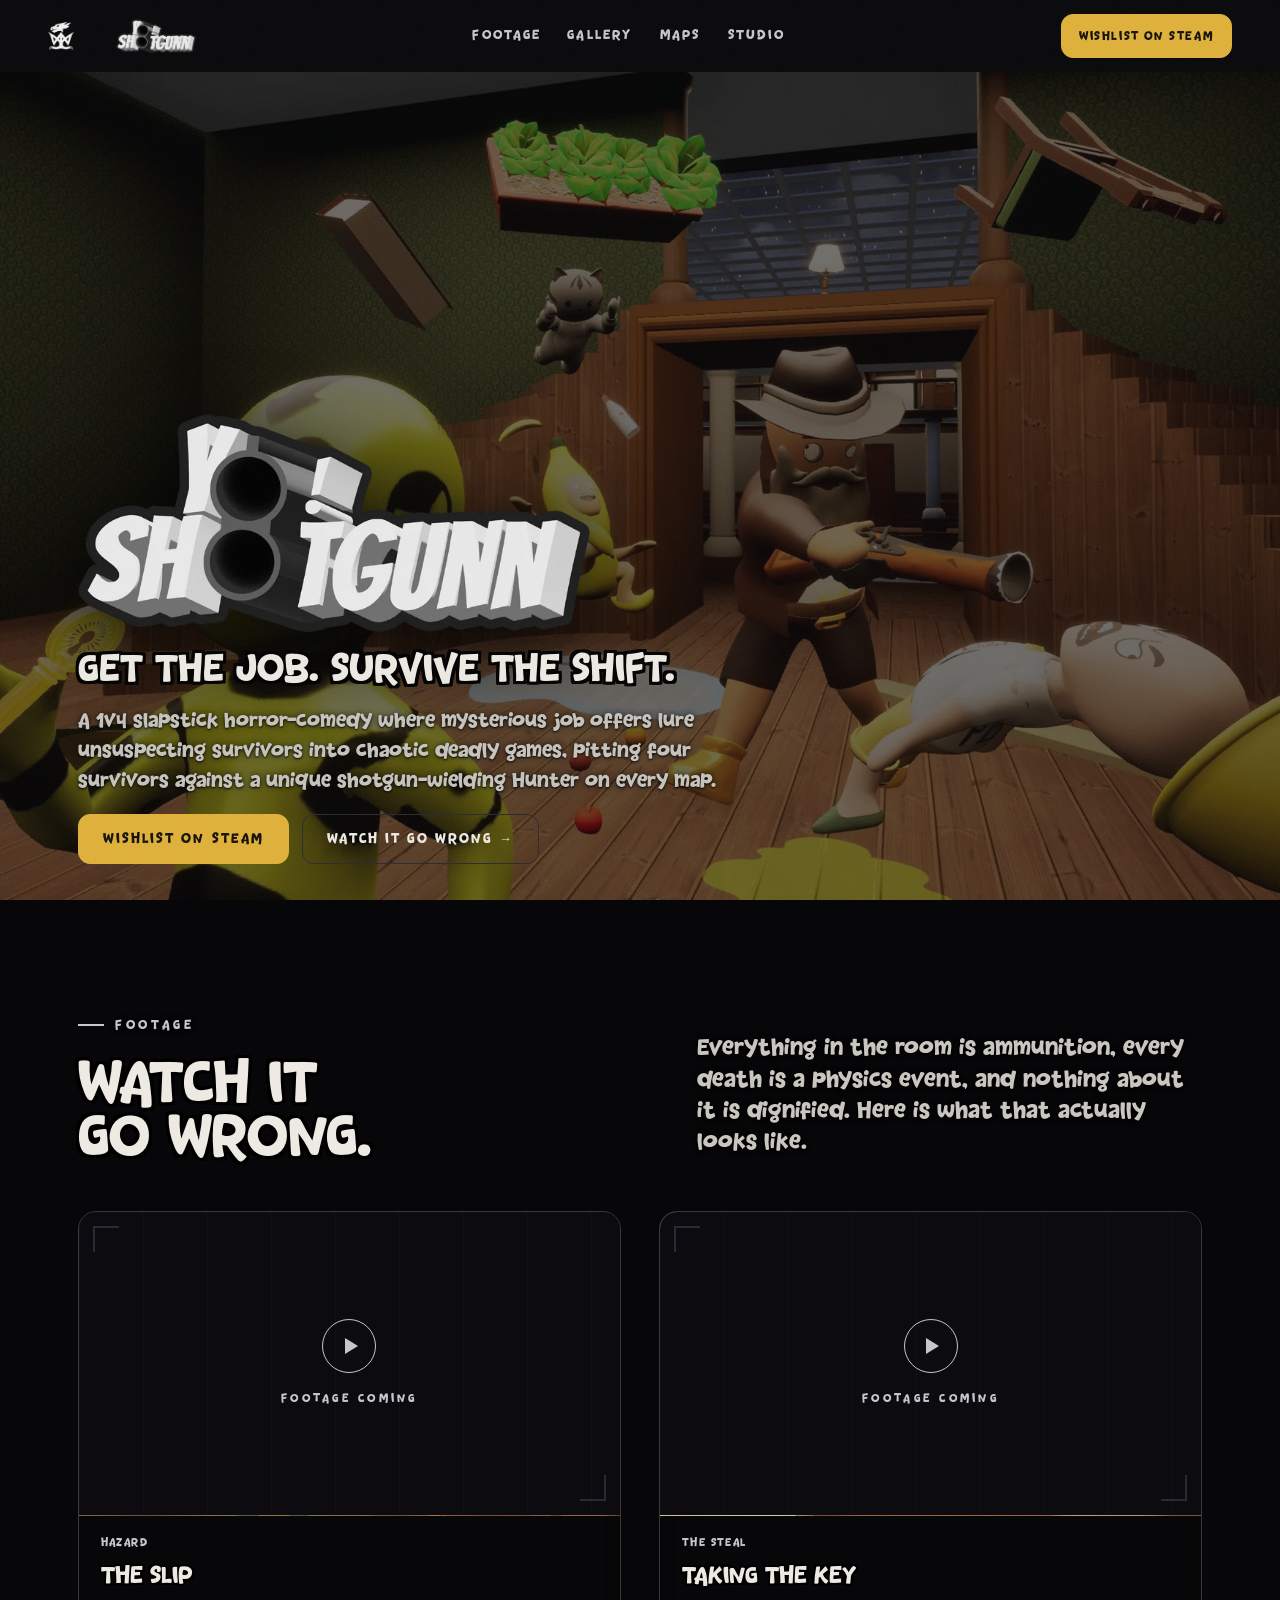
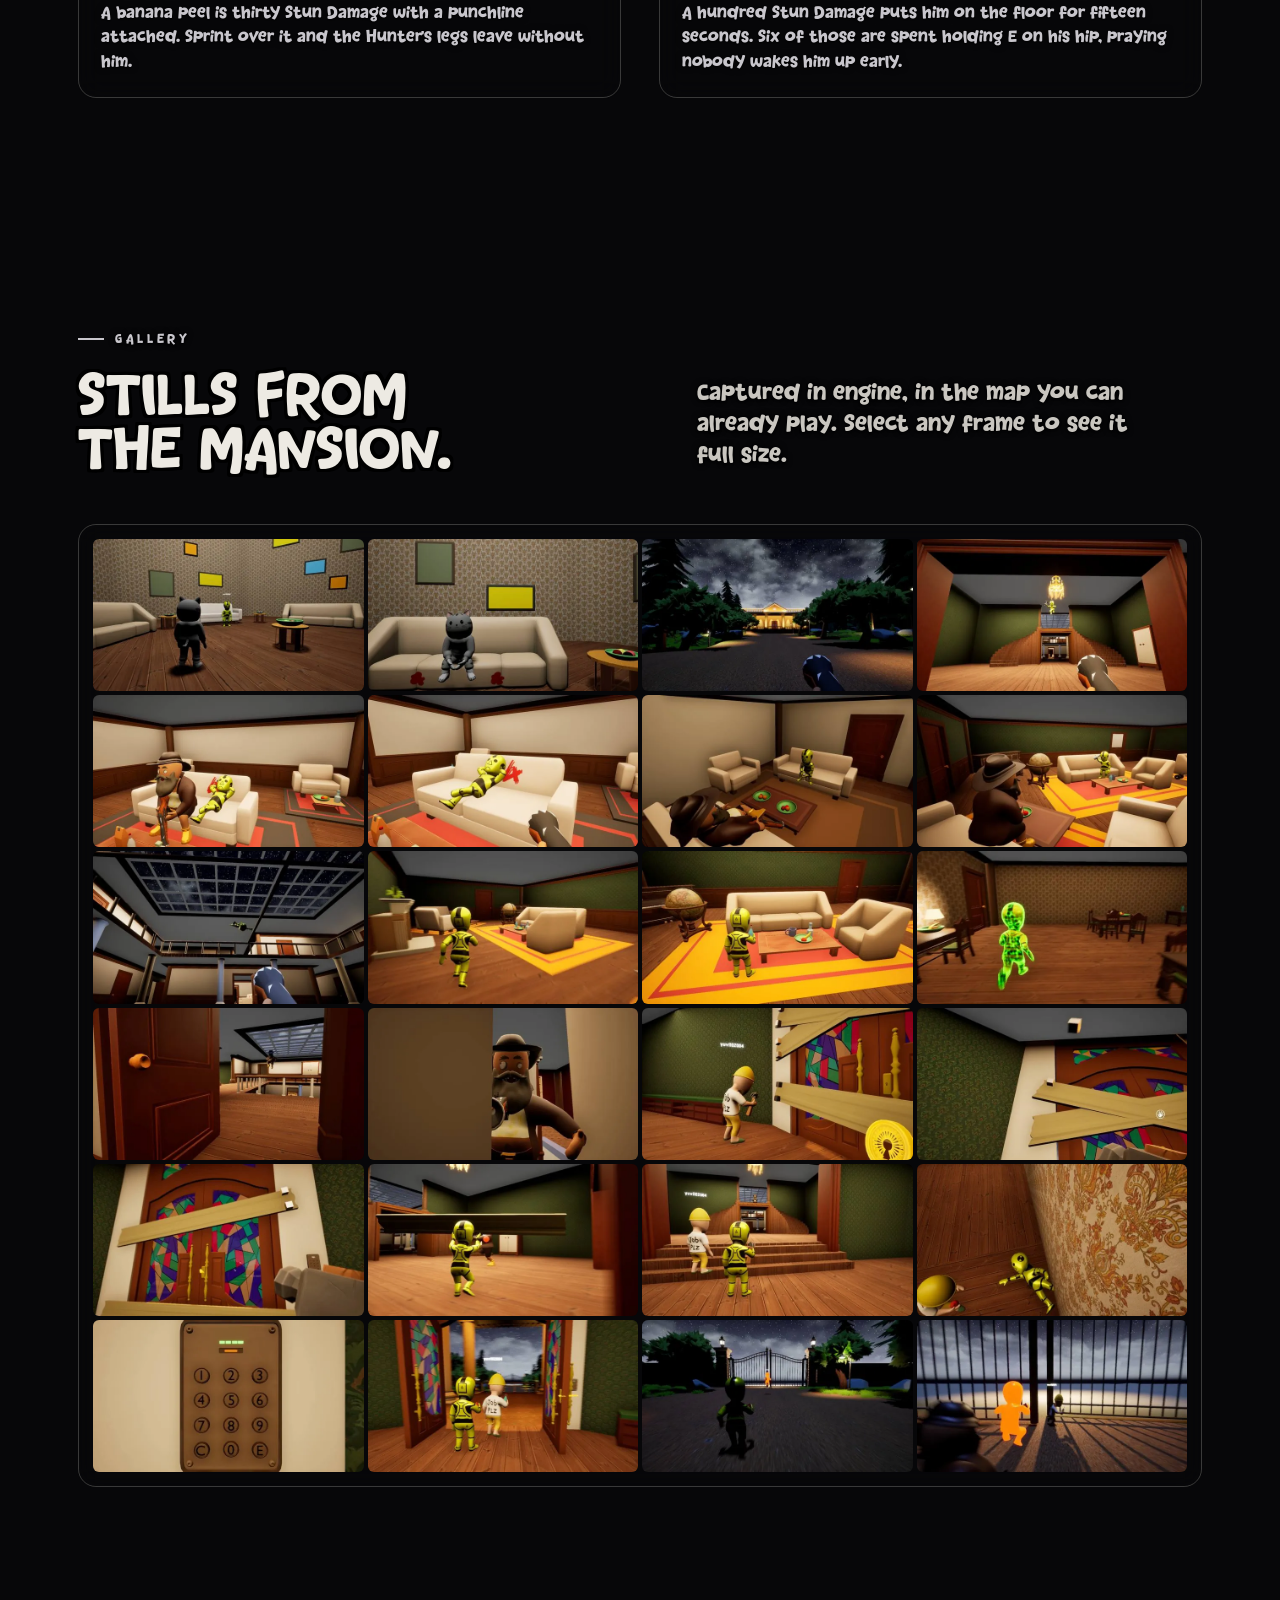
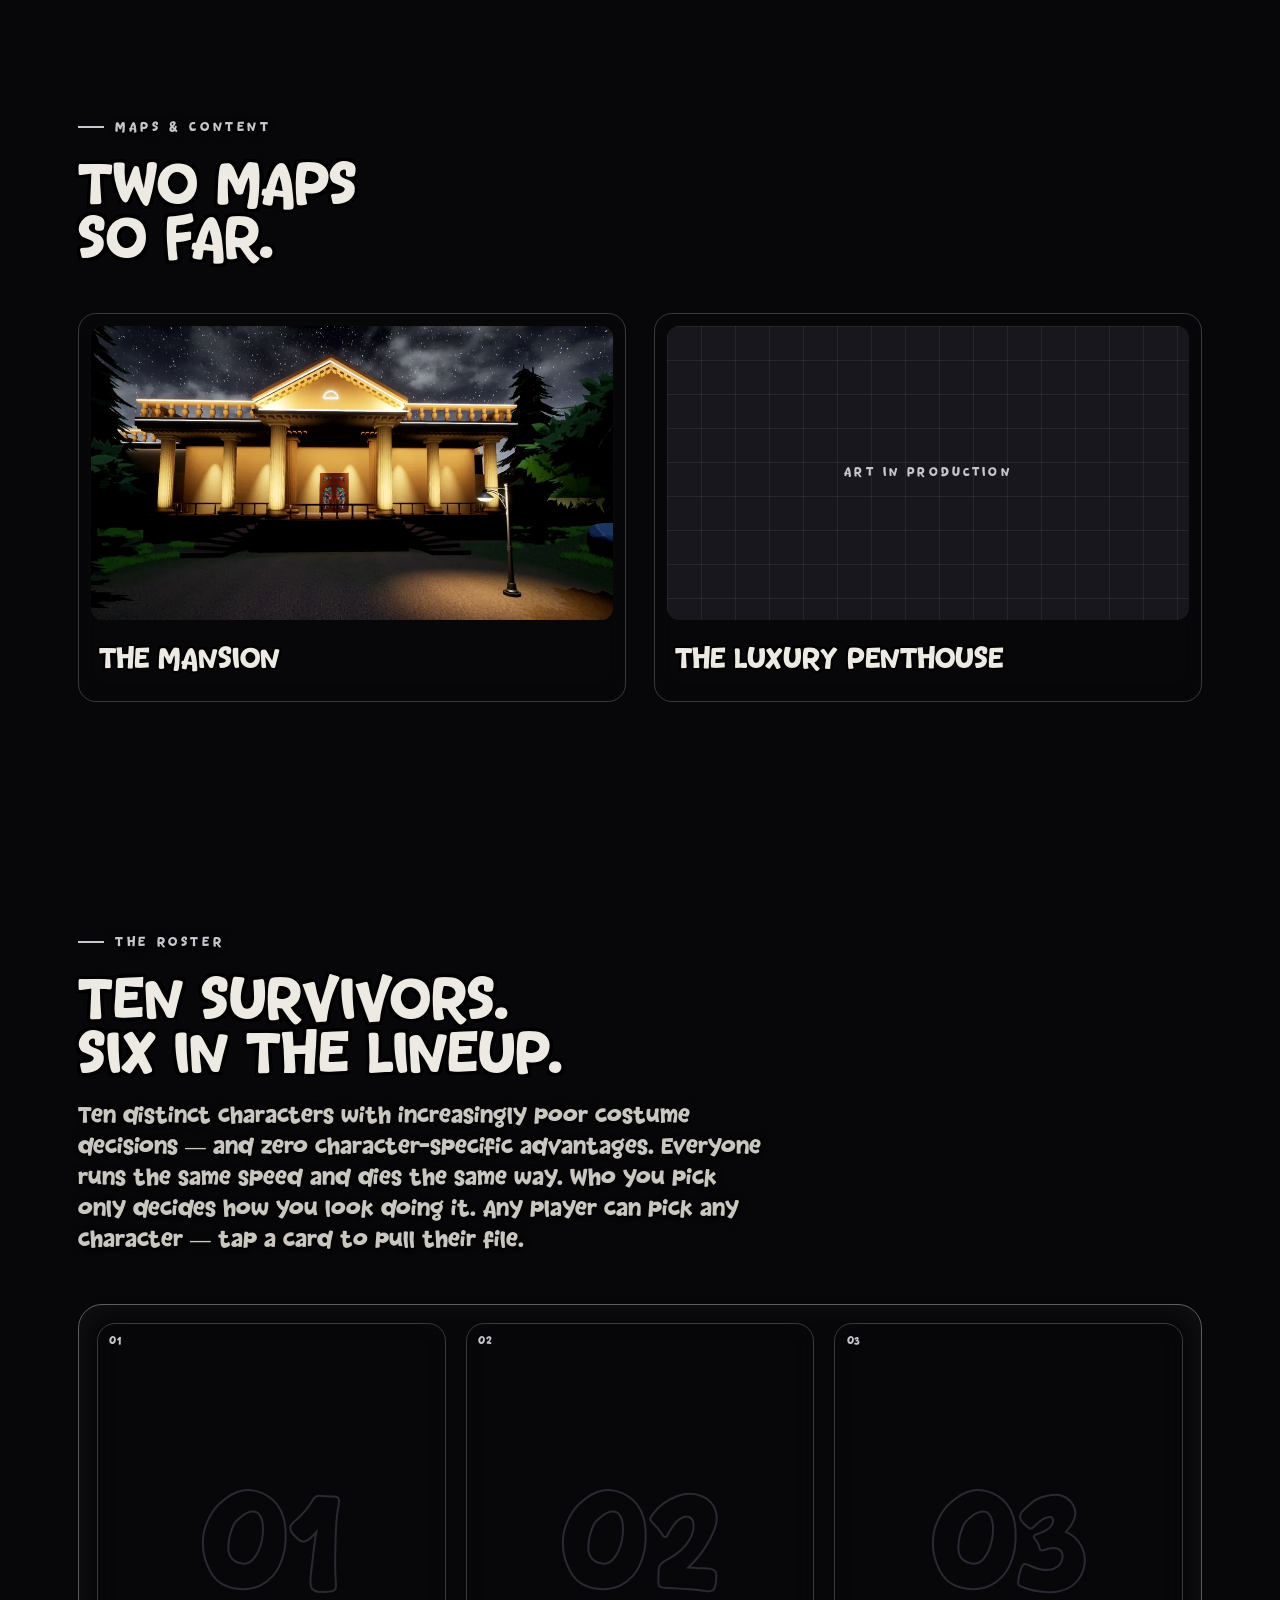
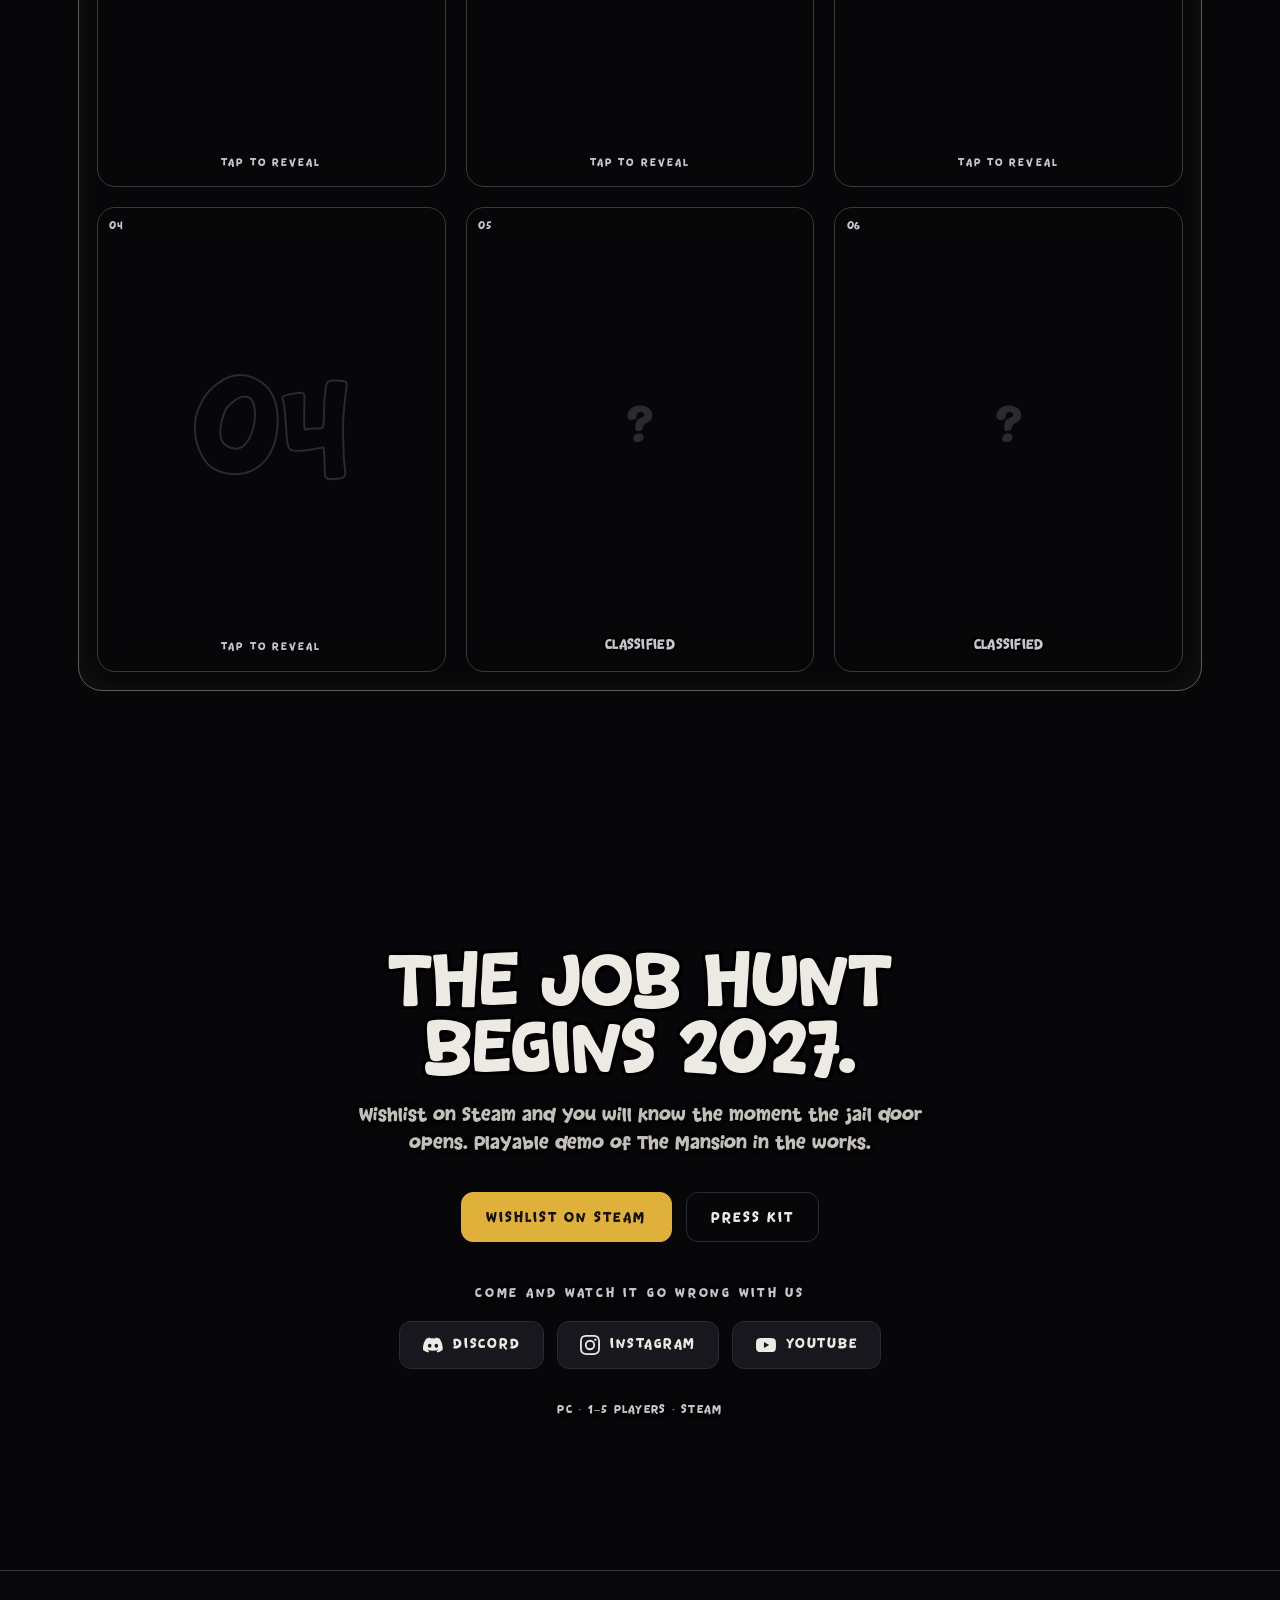
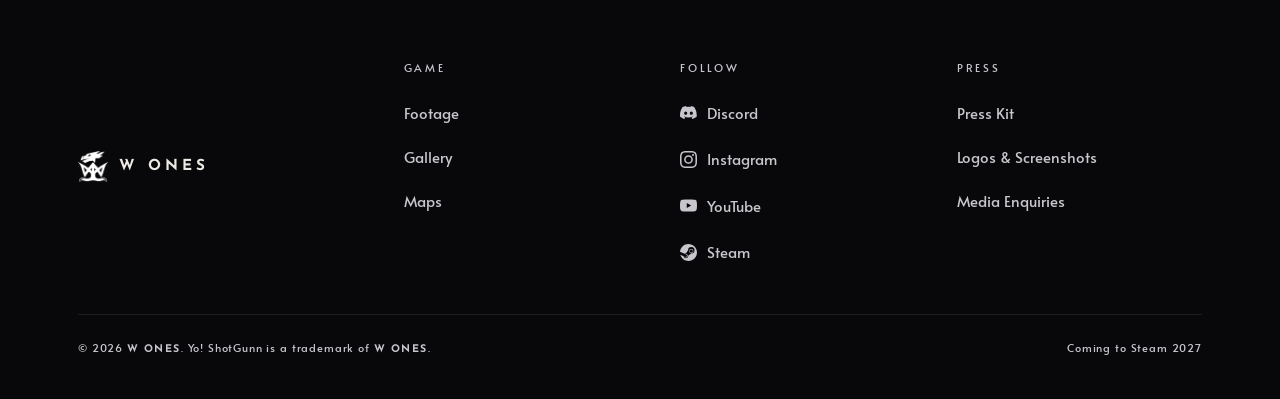
==== yoshotgunn.html @ 172d5346 "W ONES studio site and Yo! ShotGunn game page Co-Authored-By: Claude Opus 5 <noreply@anthropic.com>" ====
<!DOCTYPE html>
<html lang="en">
<head>
<meta charset="utf-8">
<meta name="viewport" content="width=device-width, initial-scale=1">
<title>Yo! ShotGunn — W ONES</title>
<meta name="description" content="A 1v4 asymmetrical horror-comedy FPS. Get the job. Survive the shift. By W ONES. Coming to Steam, 2027.">
<meta property="og:title" content="Yo! ShotGunn — Get the job. Survive the shift.">
<meta property="og:description" content="A 1v4 slapstick horror-comedy where mysterious job offers lure unsuspecting survivors into chaotic deadly games, pitting four survivors against a unique shotgun-wielding Hunter on every map. Coming to Steam, 2027.">
<meta property="og:image" content="assets/hero-mansion.jpg">
<meta property="og:type" content="website">
<meta name="theme-color" content="#08080a">
<link rel="icon" href="assets/mark-wones.png">
<link rel="preconnect" href="https://fonts.googleapis.com">
<link rel="preconnect" href="https://fonts.gstatic.com" crossorigin>
<link rel="stylesheet" href="https://fonts.googleapis.com/css2?family=Alata&amp;family=Josefin+Sans:wght@700&amp;display=swap">
<!-- the backdrop and the logo are the first things on screen: fetch them
     before the stylesheet has even been parsed -->
<link rel="preload" as="image" href="assets/bg-game-sm.webp" media="(max-width: 760px)" fetchpriority="high">
<link rel="preload" as="image" href="assets/bg-game.webp" media="(min-width: 761px)" fetchpriority="high">
<link rel="preload" as="image" href="assets/logo-game-700.webp"
      imagesrcset="assets/logo-game-700.webp 700w, assets/logo-game.webp 1400w"
      imagesizes="(max-width: 550px) 220px, (max-width: 1400px) 40vw, 560px" fetchpriority="high">
<link rel="stylesheet" href="styles.css">
</head>
<body>

<!-- the mansion stays put; everything else scrolls over it -->
<div class="site-bg" aria-hidden="true"></div>

<div class="site">

<!-- ============ NAV ============ -->
<nav class="nav" id="nav" aria-label="Main">
  <a class="nav__studio" href="index.html" aria-label="W ONES studio home">
    <img class="nav__mark" src="assets/mark-wones.png" alt="">
  </a>
  <a class="nav__brand" href="#top">
    <img class="nav__logo" src="assets/logo-game-700.webp" alt="Yo! ShotGunn" width="700" height="298">
  </a>
  <div class="nav__links" id="navLinks">
    <a href="#footage">Footage</a>
    <a href="#gallery">Gallery</a>
    <a href="#maps">Maps</a>
    <a href="index.html">Studio</a>
  </div>
  <a class="btn btn--sm nav__cta" href="#wishlist" aria-label="Wishlist on Steam">Wishlist<span class="nav__cta-long">on Steam</span></a>
  <button class="nav__toggle" id="navToggle" type="button" aria-expanded="false" aria-controls="navLinks">
    <span class="nav__toggle-bars" aria-hidden="true"></span>
    <span class="visually-hidden">Menu</span>
  </button>
</nav>

<!-- ============ HERO ============ -->
<header class="hero" id="top">
  <div class="hero__scrim"></div>
  <div class="hero__inner">
    <img class="hero__logo" src="assets/logo-game-700.webp" srcset="assets/logo-game-700.webp 700w, assets/logo-game.webp 1400w" sizes="(max-width: 550px) 220px, (max-width: 1400px) 40vw, 560px" alt="Yo! ShotGunn" width="1400" height="597">
    <h1 class="hero__tag"><span class="hero__clause">Get the job.</span> <span class="hero__clause">Survive the shift.</span></h1>
    <p class="hero__sub">A 1v4 slapstick horror-comedy where mysterious job offers lure unsuspecting survivors into chaotic deadly games, pitting four survivors against a unique shotgun-wielding Hunter on every map.</p>
    <div class="hero__cta">
      <a class="btn" href="#wishlist">Wishlist on Steam</a>
      <a class="btn btn--ghost" href="#footage">Watch it go wrong &rarr;</a>
    </div>
  </div>
</header>

<!-- ============ FOOTAGE ============ -->
<!--
  The two clips below load from assets/clips/. To add another, copy one
  <figure class="reel"> block, point data-src / data-poster at the new
  file, and write its caption. MP4 (H.264) plays everywhere.
-->
<section class="band" id="footage">
  <div class="wrap">
    <header class="head-split">
      <div>
        <p class="eyebrow">Footage</p>
        <h2 class="display">Watch it<br>go wrong.</h2>
      </div>
      <p class="lede">Everything in the room is ammunition, every death is a physics event, and nothing about it is dignified. Here is what that actually looks like.</p>
    </header>

    <div class="reels">

      <figure class="reel" data-src="assets/clips/slip.mp4" data-poster="assets/clips/slip.webp">
        <div class="reel__frame" style="background-image:url(assets/clips/slip.webp)">
          <div class="reel__empty">
            <span class="reel__play" aria-hidden="true"></span>
            <span class="reel__soon">Footage coming</span>
          </div>
        </div>
        <figcaption class="reel__cap">
          <span class="reel__tag">HAZARD</span>
          <h3 class="reel__t">The Slip</h3>
          <p>A banana peel is thirty Stun Damage with a punchline attached. Sprint over it and the Hunter's legs leave without him.</p>
        </figcaption>
      </figure>

      <figure class="reel" data-src="assets/clips/steal.mp4" data-poster="assets/clips/steal.webp">
        <div class="reel__frame" style="background-image:url(assets/clips/steal.webp)">
          <div class="reel__empty">
            <span class="reel__play" aria-hidden="true"></span>
            <span class="reel__soon">Footage coming</span>
          </div>
        </div>
        <figcaption class="reel__cap">
          <span class="reel__tag">THE STEAL</span>
          <h3 class="reel__t">Taking the Key</h3>
          <p>A hundred Stun Damage puts him on the floor for fifteen seconds. Six of those are spent holding <span class="mono">E</span> on his hip, praying nobody wakes him up early.</p>
        </figcaption>
      </figure>

    </div>
  </div>
</section>

<!-- ============ GALLERY ============ -->
<section class="band band--crypt" id="gallery">
  <div class="wrap">
    <header class="head-split">
      <div>
        <p class="eyebrow">Gallery</p>
        <h2 class="display">Stills from<br>the Mansion.</h2>
      </div>
      <p class="lede">Captured in engine, in the map you can already play. Select any frame to see it full size.</p>
    </header>

    <div class="gallery">
      <button class="shot" type="button" data-full="assets/gallery/shot-01.webp" style="background-image:url([data-uri])">
        <img src="assets/gallery/shot-01-sm.webp"
             srcset="assets/gallery/shot-01-sm.webp 640w, assets/gallery/shot-01.webp 1600w"
             sizes="(max-width: 640px) 50vw, (max-width: 980px) 33vw, 25vw"
             loading="lazy" decoding="async" width="1600" height="900"
             alt="A Survivor in a bear costume alone in the mansion lounge">
      </button>
      <button class="shot" type="button" data-full="assets/gallery/shot-02.webp" style="background-image:url([data-uri])">
        <img src="assets/gallery/shot-02-sm.webp"
             srcset="assets/gallery/shot-02-sm.webp 640w, assets/gallery/shot-02.webp 1600w"
             sizes="(max-width: 640px) 50vw, (max-width: 980px) 33vw, 25vw"
             loading="lazy" decoding="async" width="1600" height="900"
             alt="Someone has already died on this sofa">
      </button>
      <button class="shot" type="button" data-full="assets/gallery/shot-03.webp" style="background-image:url([data-uri])">
        <img src="assets/gallery/shot-03-sm.webp"
             srcset="assets/gallery/shot-03-sm.webp 640w, assets/gallery/shot-03.webp 1600w"
             sizes="(max-width: 640px) 50vw, (max-width: 980px) 33vw, 25vw"
             loading="lazy" decoding="async" width="1600" height="900"
             alt="The mansion drive at night, blunderbuss raised">
      </button>
      <button class="shot" type="button" data-full="assets/gallery/shot-04.webp" style="background-image:url([data-uri])">
        <img src="assets/gallery/shot-04-sm.webp"
             srcset="assets/gallery/shot-04-sm.webp 640w, assets/gallery/shot-04.webp 1600w"
             sizes="(max-width: 640px) 50vw, (max-width: 980px) 33vw, 25vw"
             loading="lazy" decoding="async" width="1600" height="900"
             alt="The Hunter's view down a chandelier-lit hallway">
      </button>
      <button class="shot" type="button" data-full="assets/gallery/shot-05.webp" style="background-image:url([data-uri])">
        <img src="assets/gallery/shot-05-sm.webp"
             srcset="assets/gallery/shot-05-sm.webp 640w, assets/gallery/shot-05.webp 1600w"
             sizes="(max-width: 640px) 50vw, (max-width: 980px) 33vw, 25vw"
             loading="lazy" decoding="async" width="1600" height="900"
             alt="The Hunter catches a Survivor against the furniture">
      </button>
      <button class="shot" type="button" data-full="assets/gallery/shot-06.webp" style="background-image:url([data-uri])">
        <img src="assets/gallery/shot-06-sm.webp"
             srcset="assets/gallery/shot-06-sm.webp 640w, assets/gallery/shot-06.webp 1600w"
             sizes="(max-width: 640px) 50vw, (max-width: 980px) 33vw, 25vw"
             loading="lazy" decoding="async" width="1600" height="900"
             alt="A Survivor ragdolled across the sofa">
      </button>
      <button class="shot" type="button" data-full="assets/gallery/shot-07.webp" style="background-image:url([data-uri])">
        <img src="assets/gallery/shot-07-sm.webp"
             srcset="assets/gallery/shot-07-sm.webp 640w, assets/gallery/shot-07.webp 1600w"
             sizes="(max-width: 640px) 50vw, (max-width: 980px) 33vw, 25vw"
             loading="lazy" decoding="async" width="1600" height="900"
             alt="The Hunter face down on the rug after a knockdown">
      </button>
      <button class="shot" type="button" data-full="assets/gallery/shot-08.webp" style="background-image:url([data-uri])">
        <img src="assets/gallery/shot-08-sm.webp"
             srcset="assets/gallery/shot-08-sm.webp 640w, assets/gallery/shot-08.webp 1600w"
             sizes="(max-width: 640px) 50vw, (max-width: 980px) 33vw, 25vw"
             loading="lazy" decoding="async" width="1600" height="900"
             alt="Two Survivors caught in the open lounge">
      </button>
      <button class="shot" type="button" data-full="assets/gallery/shot-09.webp" style="background-image:url([data-uri])">
        <img src="assets/gallery/shot-09-sm.webp"
             srcset="assets/gallery/shot-09-sm.webp 640w, assets/gallery/shot-09.webp 1600w"
             sizes="(max-width: 640px) 50vw, (max-width: 980px) 33vw, 25vw"
             loading="lazy" decoding="async" width="1600" height="900"
             alt="Looking up at the atrium skylight">
      </button>
      <button class="shot" type="button" data-full="assets/gallery/shot-10.webp" style="background-image:url([data-uri])">
        <img src="assets/gallery/shot-10-sm.webp"
             srcset="assets/gallery/shot-10-sm.webp 640w, assets/gallery/shot-10.webp 1600w"
             sizes="(max-width: 640px) 50vw, (max-width: 980px) 33vw, 25vw"
             loading="lazy" decoding="async" width="1600" height="900"
             alt="A Survivor sprinting for the next room">
      </button>
      <button class="shot" type="button" data-full="assets/gallery/shot-11.webp" style="background-image:url([data-uri])">
        <img src="assets/gallery/shot-11-sm.webp"
             srcset="assets/gallery/shot-11-sm.webp 640w, assets/gallery/shot-11.webp 1600w"
             sizes="(max-width: 640px) 50vw, (max-width: 980px) 33vw, 25vw"
             loading="lazy" decoding="async" width="1600" height="900"
             alt="Two Survivors regrouping around the coffee table">
      </button>
      <button class="shot" type="button" data-full="assets/gallery/shot-12.webp" style="background-image:url([data-uri])">
        <img src="assets/gallery/shot-12-sm.webp"
             srcset="assets/gallery/shot-12-sm.webp 640w, assets/gallery/shot-12.webp 1600w"
             sizes="(max-width: 640px) 50vw, (max-width: 980px) 33vw, 25vw"
             loading="lazy" decoding="async" width="1600" height="900"
             alt="A Survivor lit up mid-revive">
      </button>
      <button class="shot" type="button" data-full="assets/gallery/shot-13.webp" style="background-image:url([data-uri])">
        <img src="assets/gallery/shot-13-sm.webp"
             srcset="assets/gallery/shot-13-sm.webp 640w, assets/gallery/shot-13.webp 1600w"
             sizes="(max-width: 640px) 50vw, (max-width: 980px) 33vw, 25vw"
             loading="lazy" decoding="async" width="1600" height="900"
             alt="Watching the landing from a doorway">
      </button>
      <button class="shot" type="button" data-full="assets/gallery/shot-14.webp" style="background-image:url([data-uri])">
        <img src="assets/gallery/shot-14-sm.webp"
             srcset="assets/gallery/shot-14-sm.webp 640w, assets/gallery/shot-14.webp 1600w"
             sizes="(max-width: 640px) 50vw, (max-width: 980px) 33vw, 25vw"
             loading="lazy" decoding="async" width="1600" height="900"
             alt="The Hunter, close enough to count the pellets">
      </button>
      <button class="shot" type="button" data-full="assets/gallery/shot-15.webp" style="background-image:url([data-uri])">
        <img src="assets/gallery/shot-15-sm.webp"
             srcset="assets/gallery/shot-15-sm.webp 640w, assets/gallery/shot-15.webp 1600w"
             sizes="(max-width: 640px) 50vw, (max-width: 980px) 33vw, 25vw"
             loading="lazy" decoding="async" width="1600" height="900"
             alt="A Survivor at the boarded main door">
      </button>
      <button class="shot" type="button" data-full="assets/gallery/shot-16.webp" style="background-image:url([data-uri])">
        <img src="assets/gallery/shot-16-sm.webp"
             srcset="assets/gallery/shot-16-sm.webp 640w, assets/gallery/shot-16.webp 1600w"
             sizes="(max-width: 640px) 50vw, (max-width: 980px) 33vw, 25vw"
             loading="lazy" decoding="async" width="1600" height="900"
             alt="Planks across the stained glass, hammer in hand">
      </button>
      <button class="shot" type="button" data-full="assets/gallery/shot-17.webp" style="background-image:url([data-uri])">
        <img src="assets/gallery/shot-17-sm.webp"
             srcset="assets/gallery/shot-17-sm.webp 640w, assets/gallery/shot-17.webp 1600w"
             sizes="(max-width: 640px) 50vw, (max-width: 980px) 33vw, 25vw"
             loading="lazy" decoding="async" width="1600" height="900"
             alt="Working the last nails out of the door">
      </button>
      <button class="shot" type="button" data-full="assets/gallery/shot-18.webp" style="background-image:url([data-uri])">
        <img src="assets/gallery/shot-18-sm.webp"
             srcset="assets/gallery/shot-18-sm.webp 640w, assets/gallery/shot-18.webp 1600w"
             sizes="(max-width: 640px) 50vw, (max-width: 980px) 33vw, 25vw"
             loading="lazy" decoding="async" width="1600" height="900"
             alt="Carrying something heavy past the exit">
      </button>
      <button class="shot" type="button" data-full="assets/gallery/shot-19.webp" style="background-image:url([data-uri])">
        <img src="assets/gallery/shot-19-sm.webp"
             srcset="assets/gallery/shot-19-sm.webp 640w, assets/gallery/shot-19.webp 1600w"
             sizes="(max-width: 640px) 50vw, (max-width: 980px) 33vw, 25vw"
             loading="lazy" decoding="async" width="1600" height="900"
             alt="Two Survivors climbing to the keypad">
      </button>
      <button class="shot" type="button" data-full="assets/gallery/shot-20.webp" style="background-image:url([data-uri])">
        <img src="assets/gallery/shot-20-sm.webp"
             srcset="assets/gallery/shot-20-sm.webp 640w, assets/gallery/shot-20.webp 1600w"
             sizes="(max-width: 640px) 50vw, (max-width: 980px) 33vw, 25vw"
             loading="lazy" decoding="async" width="1600" height="900"
             alt="Knocked down against the wallpaper">
      </button>
      <button class="shot" type="button" data-full="assets/gallery/shot-21.webp" style="background-image:url([data-uri])">
        <img src="assets/gallery/shot-21-sm.webp"
             srcset="assets/gallery/shot-21-sm.webp 640w, assets/gallery/shot-21.webp 1600w"
             sizes="(max-width: 640px) 50vw, (max-width: 980px) 33vw, 25vw"
             loading="lazy" decoding="async" width="1600" height="900"
             alt="The four-digit keypad on the main door">
      </button>
      <button class="shot" type="button" data-full="assets/gallery/shot-22.webp" style="background-image:url([data-uri])">
        <img src="assets/gallery/shot-22-sm.webp"
             srcset="assets/gallery/shot-22-sm.webp 640w, assets/gallery/shot-22.webp 1600w"
             sizes="(max-width: 640px) 50vw, (max-width: 980px) 33vw, 25vw"
             loading="lazy" decoding="async" width="1600" height="900"
             alt="The door opens onto the night">
      </button>
      <button class="shot" type="button" data-full="assets/gallery/shot-23.webp" style="background-image:url([data-uri])">
        <img src="assets/gallery/shot-23-sm.webp"
             srcset="assets/gallery/shot-23-sm.webp 640w, assets/gallery/shot-23.webp 1600w"
             sizes="(max-width: 640px) 50vw, (max-width: 980px) 33vw, 25vw"
             loading="lazy" decoding="async" width="1600" height="900"
             alt="Running for the gate">
      </button>
      <button class="shot" type="button" data-full="assets/gallery/shot-24.webp" style="background-image:url([data-uri])">
        <img src="assets/gallery/shot-24-sm.webp"
             srcset="assets/gallery/shot-24-sm.webp 640w, assets/gallery/shot-24.webp 1600w"
             sizes="(max-width: 640px) 50vw, (max-width: 980px) 33vw, 25vw"
             loading="lazy" decoding="async" width="1600" height="900"
             alt="Out through the fence, still running">
      </button>
    </div>
  </div>
</section>

<dialog class="lightbox" id="lightbox" aria-label="Screenshot viewer">
  <img id="lightboxImg" src="" alt="">
  <div class="lightbox__bar">
    <div class="lightbox__controls">
      <span class="lightbox__count mono" id="lightboxCount"></span>
      <button class="lightbox__btn" id="lightboxPrev" type="button" aria-label="Previous screenshot">&#8249;</button>
      <button class="lightbox__btn" id="lightboxNext" type="button" aria-label="Next screenshot">&#8250;</button>
      <button class="lightbox__btn" id="lightboxClose" type="button" aria-label="Close viewer">&#215;</button>
    </div>
  </div>
</dialog>

<!-- ============ MAPS ============ -->
<section class="band" id="maps">
  <div class="wrap">
    <p class="eyebrow">Maps &amp; Content</p>
    <h2 class="display">Two maps<br>so far.</h2>

    <div class="maps">
      <article class="map">
        <div class="map__shot">
          <img src="assets/hero-mansion-sm.webp" srcset="assets/hero-mansion-sm.webp 1100w, assets/hero-mansion.webp 2400w" sizes="(max-width: 900px) 100vw, 50vw" loading="lazy" alt="The Mansion at night, lit by sodium lamps">
        </div>
        <div class="map__body">
          <h3 class="map__name">The Mansion</h3>
        </div>
      </article>

      <article class="map">
        <div class="map__shot">
          <div class="map__blueprint"></div>
        </div>
        <div class="map__body">
          <h3 class="map__name">The Luxury Penthouse</h3>
        </div>
      </article>
    </div>
  </div>
</section>

<!-- ============ ROSTER ============ -->
<section class="band band--crypt" id="roster">
  <div class="wrap">
    <p class="eyebrow">The Roster</p>
    <h2 class="display">Ten survivors.<br>Six in the lineup.</h2>
    <p class="lede" style="margin-top:1.25rem">Ten distinct characters with increasingly poor costume decisions &mdash; and zero character-specific advantages. Everyone runs the same speed and dies the same way. Who you pick only decides how you look doing it. Any player can pick any character &mdash; tap a card to pull their file.</p>

    <div class="roster">

      <!-- REVEAL SLOTS. The back's <img> is the character art: drop a file at
           that path and it shows on flip. Missing art falls back to a
           "portrait pending" state instead of a broken image. -->
      <button class="slot slot--flip" type="button" data-flipped="false" aria-pressed="false">
        <span class="slot__inner">
          <span class="slot__face slot__face--front">
            <span class="slot__no">01</span>
            <span class="slot__big" aria-hidden="true">01</span>
            <span class="slot__cue">Tap to reveal</span>
          </span>
          <span class="slot__face slot__face--back">
            <img src="assets/roster/banana-babu.webp" alt="Survivor 01, Banana Babu" loading="lazy" decoding="async">
            <span class="slot__name">Banana Babu</span>
          </span>
        </span>
      </button>

      <button class="slot slot--flip" type="button" data-flipped="false" aria-pressed="false">
        <span class="slot__inner">
          <span class="slot__face slot__face--front">
            <span class="slot__no">02</span>
            <span class="slot__big" aria-hidden="true">02</span>
            <span class="slot__cue">Tap to reveal</span>
          </span>
          <span class="slot__face slot__face--back">
            <img src="assets/roster/crash-test-dummy.webp" alt="Survivor 02, Crash Test Dummy" loading="lazy" decoding="async">
            <span class="slot__name">Crash Test Dummy</span>
          </span>
        </span>
      </button>

      <button class="slot slot--flip" type="button" data-flipped="false" aria-pressed="false">
        <span class="slot__inner">
          <span class="slot__face slot__face--front">
            <span class="slot__no">03</span>
            <span class="slot__big" aria-hidden="true">03</span>
            <span class="slot__cue">Tap to reveal</span>
          </span>
          <span class="slot__face slot__face--back">
            <img src="assets/roster/kitty-bhai.webp" alt="Survivor 03, Kitty Bhai" loading="lazy" decoding="async">
            <span class="slot__name">Kitty Bhai</span>
          </span>
        </span>
      </button>

      <button class="slot slot--flip" type="button" data-flipped="false" aria-pressed="false">
        <span class="slot__inner">
          <span class="slot__face slot__face--front">
            <span class="slot__no">04</span>
            <span class="slot__big" aria-hidden="true">04</span>
            <span class="slot__cue">Tap to reveal</span>
          </span>
          <span class="slot__face slot__face--back">
            <img src="assets/roster/job-rejecty.webp" alt="Survivor 04, Job Rejecty" loading="lazy" decoding="async">
            <span class="slot__name">Job Rejecty</span>
          </span>
        </span>
      </button>

      <!-- Not revealed at all yet. -->
      <div class="slot slot--locked">
        <span class="slot__no">05</span>
        <span class="slot__q" aria-hidden="true">?</span>
        <span class="slot__name">Classified</span>
      </div>
      <div class="slot slot--locked">
        <span class="slot__no">06</span>
        <span class="slot__q" aria-hidden="true">?</span>
        <span class="slot__name">Classified</span>
      </div>

    </div>
  </div>
</section>

<!-- ============ WISHLIST ============ -->
<section class="cta" id="wishlist">
  <div class="wrap">
    <h2 class="cta__h">The job hunt<br>begins 2027.</h2>
    <p class="cta__p">Wishlist on Steam and you will know the moment the jail door opens. Playable demo of The Mansion in the works.</p>
    <div class="cta__row">
      <a class="btn" href="#" data-needs-link="steam">Wishlist on Steam</a>
      <a class="btn btn--ghost" href="#" data-needs-link="presskit">Press Kit</a>
    </div>

    <p class="social__lead">Come and watch it go wrong with us</p>
    <ul class="social social--lg">
      <li>
        <a class="social__btn" href="https://discord.gg/mQPGaS2Mt" target="_blank" rel="noopener">
          <svg viewBox="0 0 24 24" aria-hidden="true" focusable="false"><path d="M20.317 4.37a19.79 19.79 0 0 0-4.885-1.515.074.074 0 0 0-.079.037c-.21.375-.444.865-.608 1.25a18.27 18.27 0 0 0-5.487 0 12.64 12.64 0 0 0-.617-1.25.077.077 0 0 0-.079-.037A19.736 19.736 0 0 0 3.677 4.37a.07.07 0 0 0-.032.027C.533 9.046-.32 13.58.099 18.058a.082.082 0 0 0 .031.056 19.9 19.9 0 0 0 5.993 3.03.078.078 0 0 0 .084-.028c.462-.63.874-1.295 1.226-1.994a.076.076 0 0 0-.041-.106 13.1 13.1 0 0 1-1.872-.892.077.077 0 0 1-.008-.128c.126-.094.252-.192.372-.291a.074.074 0 0 1 .078-.011c3.928 1.793 8.18 1.793 12.062 0a.074.074 0 0 1 .078.01c.12.099.246.198.373.292a.077.077 0 0 1-.006.128 12.3 12.3 0 0 1-1.873.891.077.077 0 0 0-.41.107c.36.698.772 1.363 1.225 1.993a.076.076 0 0 0 .084.029 19.84 19.84 0 0 0 6.002-3.03.077.077 0 0 0 .032-.055c.5-5.177-.838-9.674-3.549-13.66a.06.06 0 0 0-.031-.029ZM8.02 15.331c-1.183 0-2.157-1.086-2.157-2.419 0-1.333.955-2.419 2.157-2.419 1.211 0 2.176 1.095 2.157 2.419 0 1.333-.956 2.419-2.157 2.419Zm7.975 0c-1.183 0-2.157-1.086-2.157-2.419 0-1.333.955-2.419 2.157-2.419 1.211 0 2.176 1.095 2.157 2.419 0 1.333-.946 2.419-2.157 2.419Z"/></svg>
          <span>Discord</span>
        </a>
      </li>
      <li>
        <a class="social__btn" href="https://www.instagram.com/w_ones.games/" target="_blank" rel="noopener">
          <svg viewBox="0 0 24 24" aria-hidden="true" focusable="false"><path d="M12 2.163c3.204 0 3.584.012 4.85.07 3.252.148 4.771 1.691 4.919 4.919.058 1.265.069 1.645.069 4.849 0 3.205-.012 3.584-.069 4.849-.149 3.225-1.664 4.771-4.919 4.919-1.266.058-1.644.07-4.85.07-3.204 0-3.584-.012-4.849-.07-3.26-.149-4.771-1.699-4.919-4.92-.058-1.265-.07-1.644-.07-4.849 0-3.204.013-3.583.07-4.849.149-3.227 1.664-4.771 4.919-4.919 1.266-.057 1.645-.069 4.849-.069ZM12 0C8.741 0 8.333.014 7.053.072 2.695.272.273 2.69.073 7.052.014 8.333 0 8.741 0 12c0 3.259.014 3.668.072 4.948.2 4.358 2.618 6.78 6.98 6.98C8.333 23.986 8.741 24 12 24c3.259 0 3.668-.014 4.948-.072 4.354-.2 6.782-2.618 6.979-6.98.059-1.28.073-1.689.073-4.948 0-3.259-.014-3.667-.072-4.947-.196-4.354-2.617-6.78-6.979-6.98C15.668.014 15.259 0 12 0Zm0 5.838a6.162 6.162 0 1 0 0 12.324 6.162 6.162 0 0 0 0-12.324ZM12 16a4 4 0 1 1 0-8 4 4 0 0 1 0 8Zm6.406-11.845a1.44 1.44 0 1 0 0 2.881 1.44 1.44 0 0 0 0-2.881Z"/></svg>
          <span>Instagram</span>
        </a>
      </li>
      <li>
        <a class="social__btn" href="https://www.youtube.com/@W_ONES" target="_blank" rel="noopener">
          <svg viewBox="0 0 24 24" aria-hidden="true" focusable="false"><path d="M23.498 6.186a3.016 3.016 0 0 0-2.122-2.136C19.505 3.545 12 3.545 12 3.545s-7.505 0-9.377.505A3.017 3.017 0 0 0 .502 6.186C0 8.07 0 12 0 12s0 3.93.502 5.814a3.016 3.016 0 0 0 2.122 2.136c1.871.505 9.376.505 9.376.505s7.505 0 9.377-.505a3.015 3.015 0 0 0 2.122-2.136C24 15.93 24 12 24 12s0-3.93-.502-5.814ZM9.545 15.568V8.432L15.818 12l-6.273 3.568Z"/></svg>
          <span>YouTube</span>
        </a>
      </li>
    </ul>

    <p class="cta__fine">PC &middot; 1&ndash;5 players &middot; Steam</p>
  </div>
</section>

<!-- ============ FOOTER ============ -->
<footer class="footer">
  <div class="wrap">
    <div class="footer__cols">
      <a class="fcol fcol--brand" href="index.html">
        <img class="fcol__mark" src="assets/mark-wones.png" alt="">
        <span class="fcol__word">W ONES</span>
      </a>
      <div class="fcol">
        <h4>Game</h4>
        <a href="#footage">Footage</a>
        <a href="#gallery">Gallery</a>
        <a href="#maps">Maps</a>
      </div>
      <div class="fcol">
        <h4>Follow</h4>
        <ul class="social">
          <li>
            <a class="social__btn" href="https://discord.gg/mQPGaS2Mt" target="_blank" rel="noopener">
              <svg viewBox="0 0 24 24" aria-hidden="true" focusable="false"><path d="M20.317 4.37a19.79 19.79 0 0 0-4.885-1.515.074.074 0 0 0-.079.037c-.21.375-.444.865-.608 1.25a18.27 18.27 0 0 0-5.487 0 12.64 12.64 0 0 0-.617-1.25.077.077 0 0 0-.079-.037A19.736 19.736 0 0 0 3.677 4.37a.07.07 0 0 0-.032.027C.533 9.046-.32 13.58.099 18.058a.082.082 0 0 0 .031.056 19.9 19.9 0 0 0 5.993 3.03.078.078 0 0 0 .084-.028c.462-.63.874-1.295 1.226-1.994a.076.076 0 0 0-.041-.106 13.1 13.1 0 0 1-1.872-.892.077.077 0 0 1-.008-.128c.126-.094.252-.192.372-.291a.074.074 0 0 1 .078-.011c3.928 1.793 8.18 1.793 12.062 0a.074.074 0 0 1 .078.01c.12.099.246.198.373.292a.077.077 0 0 1-.006.128 12.3 12.3 0 0 1-1.873.891.077.077 0 0 0-.41.107c.36.698.772 1.363 1.225 1.993a.076.076 0 0 0 .084.029 19.84 19.84 0 0 0 6.002-3.03.077.077 0 0 0 .032-.055c.5-5.177-.838-9.674-3.549-13.66a.06.06 0 0 0-.031-.029ZM8.02 15.331c-1.183 0-2.157-1.086-2.157-2.419 0-1.333.955-2.419 2.157-2.419 1.211 0 2.176 1.095 2.157 2.419 0 1.333-.956 2.419-2.157 2.419Zm7.975 0c-1.183 0-2.157-1.086-2.157-2.419 0-1.333.955-2.419 2.157-2.419 1.211 0 2.176 1.095 2.157 2.419 0 1.333-.946 2.419-2.157 2.419Z"/></svg>
              <span>Discord</span>
            </a>
          </li>
          <li>
            <a class="social__btn" href="https://www.instagram.com/w_ones.games/" target="_blank" rel="noopener">
              <svg viewBox="0 0 24 24" aria-hidden="true" focusable="false"><path d="M12 2.163c3.204 0 3.584.012 4.85.07 3.252.148 4.771 1.691 4.919 4.919.058 1.265.069 1.645.069 4.849 0 3.205-.012 3.584-.069 4.849-.149 3.225-1.664 4.771-4.919 4.919-1.266.058-1.644.07-4.85.07-3.204 0-3.584-.012-4.849-.07-3.26-.149-4.771-1.699-4.919-4.92-.058-1.265-.07-1.644-.07-4.849 0-3.204.013-3.583.07-4.849.149-3.227 1.664-4.771 4.919-4.919 1.266-.057 1.645-.069 4.849-.069ZM12 0C8.741 0 8.333.014 7.053.072 2.695.272.273 2.69.073 7.052.014 8.333 0 8.741 0 12c0 3.259.014 3.668.072 4.948.2 4.358 2.618 6.78 6.98 6.98C8.333 23.986 8.741 24 12 24c3.259 0 3.668-.014 4.948-.072 4.354-.2 6.782-2.618 6.979-6.98.059-1.28.073-1.689.073-4.948 0-3.259-.014-3.667-.072-4.947-.196-4.354-2.617-6.78-6.979-6.98C15.668.014 15.259 0 12 0Zm0 5.838a6.162 6.162 0 1 0 0 12.324 6.162 6.162 0 0 0 0-12.324ZM12 16a4 4 0 1 1 0-8 4 4 0 0 1 0 8Zm6.406-11.845a1.44 1.44 0 1 0 0 2.881 1.44 1.44 0 0 0 0-2.881Z"/></svg>
              <span>Instagram</span>
            </a>
          </li>
          <li>
            <a class="social__btn" href="https://www.youtube.com/@W_ONES" target="_blank" rel="noopener">
              <svg viewBox="0 0 24 24" aria-hidden="true" focusable="false"><path d="M23.498 6.186a3.016 3.016 0 0 0-2.122-2.136C19.505 3.545 12 3.545 12 3.545s-7.505 0-9.377.505A3.017 3.017 0 0 0 .502 6.186C0 8.07 0 12 0 12s0 3.93.502 5.814a3.016 3.016 0 0 0 2.122 2.136c1.871.505 9.376.505 9.376.505s7.505 0 9.377-.505a3.015 3.015 0 0 0 2.122-2.136C24 15.93 24 12 24 12s0-3.93-.502-5.814ZM9.545 15.568V8.432L15.818 12l-6.273 3.568Z"/></svg>
              <span>YouTube</span>
            </a>
          </li>
          <li>
            <a class="social__btn" href="#" data-needs-link="steam">
              <svg viewBox="0 0 24 24" aria-hidden="true" focusable="false"><path d="M11.979 0C5.678 0 .511 4.86.022 11.037l6.432 2.658a3.39 3.39 0 0 1 1.912-.59c.063 0 .125.003.188.005l2.861-4.142v-.06a4.525 4.525 0 1 1 4.524 4.527h-.105l-4.076 2.911c0 .052.004.105.004.158a3.4 3.4 0 0 1-6.748.66L.436 15.27C1.862 20.307 6.487 24 11.979 24c6.627 0 11.999-5.373 11.999-12S18.606 0 11.979 0ZM7.54 18.21l-1.473-.61a2.553 2.553 0 0 0 1.32 1.253 2.564 2.564 0 0 0 3.345-1.386 2.54 2.54 0 0 0 .002-1.95 2.543 2.543 0 0 0-1.388-1.392 2.56 2.56 0 0 0-1.97-.008l1.523.63a1.879 1.879 0 0 1-1.359 3.463Zm11.365-8.302a3.017 3.017 0 0 0-3.015-3.011 3.016 3.016 0 0 0-3.011 3.011 3.016 3.016 0 0 0 3.011 3.009 3.017 3.017 0 0 0 3.015-3.009Zm-5.273-.005a2.267 2.267 0 0 1 2.264-2.264 2.267 2.267 0 0 1 2.266 2.264 2.266 2.266 0 0 1-2.266 2.262 2.266 2.266 0 0 1-2.264-2.262Z"/></svg>
              <span>Steam</span>
            </a>
          </li>
        </ul>
      </div>
      <div class="fcol">
        <h4>Press</h4>
        <a href="#" data-needs-link="presskit">Press Kit</a>
        <a href="#" data-needs-link="assets">Logos &amp; Screenshots</a>
        <a href="https://mail.google.com/mail/?view=cm&amp;fs=1&amp;to=thewonegames@gmail.com" target="_blank" rel="noopener">Media Enquiries</a>
      </div>
    </div>

    <div class="footer__base">
      <span>&copy; 2026 <span class="wones">W ONES</span>. <span class="gamename">Yo! ShotGunn</span> is a trademark of <span class="wones">W ONES</span>.</span>
      <span>Coming to Steam 2027</span>
    </div>
  </div>
</footer>

</div><!-- /.site -->

<script src="script.js"></script>

</body>
</html>
---- styles.css ----
/* ============================================================
   YoShotgunn! — site styles
   Dark-committed single theme: a horror-comedy arena.
   Palette sampled from the studio's own pitch deck + renders.
   Type: Chomage for all text, with Josefin Sans reserved for
   the studio name, W ONES.
   ============================================================ */

/* Chomage by Khurasan (khurasanstudio.com), subset to Latin. Web embedding
   requires Khurasan's Webfont license. Inlined because the artifact host
   only serves font files from Google Fonts. */
@font-face {
  font-family: 'Chomage';
  src: url([data-uri]) format('woff2');
  font-weight: 400;
  font-style: normal;
  font-display: swap;
}

:root {
  /* ground — blue-black, not neutral grey */
  --void:      #08080a;
  --crypt:     #101014;
  --slab:      #17171d;
  --raise:     #1f1f27;
  --line:      #2a2a33;
  --line-soft: #1c1c23;

  /* ONE accent: gold. Everything else is neutral.
     It is spent on the Wishlist action, on the Hunter and his threat,
     and on a few single points of emphasis. Survivors, good outcomes
     and interface chrome stay in bone and ash. */
  --gold:       #e8bf4a;  /* accent as text or a rule: 11:1 on the ground */
  --gold-deep:  #e0b13a;  /* filled buttons, carrying --gold-ink text at 9.4:1 */
  --gold-ink:   #14110a;  /* text on a gold fill */
  --gold-dark:  #f2c95a;  /* hover fill, a step brighter */

  /* text — warm bone, violet-biased ash */
  --bone:      #edeae3;
  --ash:       #c8c6cc;
  --ash-dim:   #c8c6cc;  /* matches --ash: over the lighter panels a dimmer grey stops being legible */

  --ff-display: 'Chomage', 'Arial Rounded MT Bold', 'Trebuchet MS', sans-serif;
  --ff-label:   'Chomage', 'Arial Rounded MT Bold', 'Trebuchet MS', sans-serif;
  --ff-body:    'Chomage', 'Arial Rounded MT Bold', 'Trebuchet MS', sans-serif;
  --ff-data:    'Chomage', 'Arial Rounded MT Bold', 'Trebuchet MS', sans-serif;

  --radius:    12px;   /* buttons */
  --radius-sm: 10px;   /* small controls */
  --radius-lg: 18px;   /* footage boxes, the gallery frame */
  --outline:   rgba(237,234,227,.22);   /* visible hairline on the dark panels */
  /* ONE tint over the mansion, used by the hero and every section, so the
     backdrop shows through evenly down the whole page. */
  --panel:     rgba(8, 8, 10, .58);   /* lighter, so the key art reads; body text gets a halo below */
  /* a black outline around headline type, drawn in eight directions */
  --type-outline-lg: -3px -3px 0 #000, 0 -3px 0 #000, 3px -3px 0 #000, -3px 0 0 #000,
                     3px 0 0 #000, -3px 3px 0 #000, 0 3px 0 #000, 3px 3px 0 #000;
  --type-outline-sm: -2px -2px 0 #000, 0 -2px 0 #000, 2px -2px 0 #000, -2px 0 0 #000,
                     2px 0 0 #000, -2px 2px 0 #000, 0 2px 0 #000, 2px 2px 0 #000;
  --ff-brand:   'Josefin Sans', 'Futura', 'Century Gothic', sans-serif;  /* W ONES only */

  --gutter: clamp(1.25rem, 4vw, 3rem);
  --maxw: 1220px;
  --nav-h: 72px;

  --ease: cubic-bezier(.22, .61, .36, 1);

  color-scheme: dark;
}

/* ---------- reset-ish ---------- */
*, *::before, *::after { box-sizing: border-box; }
html { scroll-behavior: smooth; }

body {
  margin: 0;
  background: var(--void);
  color: var(--bone);
  font-family: var(--ff-body);
  font-size: 1.0625rem;
  line-height: 1.65;
  -webkit-font-smoothing: antialiased;
  font-synthesis: none;
  overflow-x: hidden;
}

/* height:auto is load-bearing — the hero logo carries width/height attributes,
   and without it the attribute height wins over the clamped CSS width and the
   image renders stretched at its intrinsic height. */
img { max-width: 100%; height: auto; display: block; }
a { color: inherit; }
/* form controls do not inherit type by default — they would fall back to Arial */
button { font: inherit; }

/* film grain + vignette, fixed over the whole page */
body::after {
  content: "";
  position: fixed;
  inset: 0;
  pointer-events: none;
  z-index: 900;
  opacity: .05;
  background-image: url("data:image/svg+xml,%3Csvg xmlns='http://www.w3.org/2000/svg' width='160' height='160'%3E%3Cfilter id='n'%3E%3CfeTurbulence type='fractalNoise' baseFrequency='.85' numOctaves='3'/%3E%3C/filter%3E%3Crect width='160' height='160' filter='url(%23n)'/%3E%3C/svg%3E");
}

/* ---------- typography primitives ---------- */
.eyebrow {
  font-family: var(--ff-label);
  font-weight: 600;
  font-size: .75rem;
  letter-spacing: .3em;
  text-transform: uppercase;
  color: var(--ash);
  display: flex;
  align-items: center;
  gap: .7rem;
  margin: 0 0 1.25rem;
}
.eyebrow::before {
  content: "";
  width: 26px;
  height: 2px;
  background: var(--ash-dim);
  flex: none;
}

.display {
  font-family: var(--ff-display);
  font-weight: 400;
  text-transform: uppercase;
  line-height: 1.02;
  letter-spacing: 0;
  text-wrap: balance;
  margin: 0;
}
h2.display { font-size: clamp(1.9rem, 4.3vw, 3.3rem); }
h3.display { font-size: clamp(1.5rem, 2.6vw, 2rem); }

.lede {
  font-size: clamp(1.1rem, 1.7vw, 1.3rem);
  line-height: 1.5;
  color: #c9c6c0;
  max-width: 46ch;
  text-wrap: pretty;
}

.mono {
  font-family: var(--ff-data);
  font-variant-numeric: tabular-nums;
}

/* ---------- layout ---------- */
.wrap {
  width: 100%;
  max-width: var(--maxw);
  margin-inline: auto;
  padding-inline: var(--gutter);
}
.band {
  position: relative;
  padding-block: clamp(4.5rem, 9vw, 8rem);
  background: var(--panel);
}
.band--crypt { background: var(--panel); }

/* ============================================================
   NAV
   ============================================================ */
/* Solid, not frosted. The height is pinned so the hero can subtract it
   exactly, and it holds 44px tap targets at every width. */
.nav {
  position: sticky;
  top: 0;
  z-index: 120;
  display: flex;
  align-items: center;
  gap: .75rem;
  height: var(--nav-h);
  padding: 0 var(--gutter);
  background: var(--void);
}
@media (min-width: 600px) { .nav { gap: 1.5rem; } }

.nav__brand { display: flex; align-items: center; gap: .6rem; min-height: 44px; text-decoration: none; flex: none; }
.nav__mark { width: 26px; height: auto; opacity: .95; }

/* Mobile first: the section links live in a panel under the bar,
   opened by .nav__toggle. From 1040px they sit inline in the bar. */
.btn.nav__cta { margin-left: auto; gap: .35em; }
.nav__cta-long { display: none; }
@media (min-width: 560px) { .nav__cta-long { display: inline; } }

.nav__toggle {
  display: inline-flex;
  align-items: center;
  justify-content: center;
  width: 44px;
  height: 44px;
  flex: none;
  padding: 0;
  background: transparent;
  border: 1px solid var(--line);
  color: var(--bone);
  cursor: pointer;
  border-radius: var(--radius-sm);
}
.nav__toggle-bars { position: relative; display: block; width: 18px; height: 12px; }
.nav__toggle-bars::before,
.nav__toggle-bars::after {
  content: "";
  position: absolute;
  left: 0; right: 0;
  height: 2px;
  background: currentColor;
  transition: transform .2s var(--ease), top .2s var(--ease), bottom .2s var(--ease);
}
.nav__toggle-bars::before { top: 0; }
.nav__toggle-bars::after { bottom: 0; }
.nav[data-open="true"] .nav__toggle-bars::before { top: 5px; transform: rotate(45deg); }
.nav[data-open="true"] .nav__toggle-bars::after { bottom: 5px; transform: rotate(-45deg); }

.nav__links {
  position: absolute;
  z-index: 2;
  top: 100%;
  left: 0; right: 0;
  display: none;
  flex-direction: column;
  padding: .25rem var(--gutter) 1.25rem;
  background: var(--void);
  border-bottom: 1px solid var(--line);
}
.nav[data-open="true"] .nav__links { display: flex; }
.nav__links a {
  display: flex;
  align-items: center;
  min-height: 48px;
  font-family: var(--ff-label);
  font-weight: 600;
  font-size: .8rem;
  letter-spacing: .18em;
  text-transform: uppercase;
  color: var(--ash);
  text-decoration: none;
  border-bottom: 1px solid var(--line-soft);
  transition: color .2s, border-color .2s;
}
.nav__links a:hover, .nav__links a:focus-visible { color: var(--bone); }
.nav__links a[data-active="true"] { color: var(--bone); }

@media (min-width: 1040px) {
  .nav__toggle { display: none; }
  .nav__links,
  .nav[data-open="true"] .nav__links {
    position: static;
    display: flex;
    flex-direction: row;
    gap: 1.6rem;
    margin-left: auto;
    padding: 0;
    background: none;
    border: 0;
  }
  .nav__links a {
    min-height: 44px;
    min-width: 44px;
    justify-content: center;
    font-size: .76rem;
    border-bottom: 1px solid transparent;
  }
  .nav__links a:hover, .nav__links a:focus-visible { border-bottom-color: var(--bone); }
  .nav__links a[data-active="true"] { border-bottom-color: var(--gold); }
  .nav__cta { margin-left: 0; }
}

/* ---------- buttons ---------- */
.btn {
  display: inline-flex;
  align-items: center;
  justify-content: center;
  gap: .6rem;
  font-family: var(--ff-label);
  font-weight: 700;
  font-size: .8rem;
  letter-spacing: .16em;
  text-transform: uppercase;
  text-decoration: none;
  padding: .85rem 1.5rem;
  min-height: 44px;
  border: 1px solid var(--gold-deep);
  background: var(--gold-deep);
  color: var(--gold-ink);
  cursor: pointer;
  transition: transform .15s var(--ease), background .2s, border-color .2s;
  border-radius: var(--radius);
}
.btn:hover { background: var(--gold-dark); border-color: var(--gold-dark); transform: translateY(-2px); }
.btn:active { transform: scale(.97); transition-duration: .09s; }
.btn--ghost {
  background: transparent;
  border-color: var(--line);
  color: var(--bone);
}
.btn--ghost:hover { background: var(--slab); border-color: var(--ash-dim); }
.btn--sm { padding: .6rem 1.05rem; font-size: .7rem; letter-spacing: .14em; }

:where(a, button, input, [tabindex]):focus-visible {
  outline: 2px solid var(--bone);
  outline-offset: 3px;
}

/* ============================================================
   HERO
   ============================================================ */
.hero {
  position: relative;
  display: flex;
  align-items: flex-end;
  /* Fill exactly the space under the sticky nav, so the fold lands on the
     hero's own edge rather than part-way into the next band's top padding.
     The nav's height is pinned by --nav-h, so this subtraction is exact. */
  min-height: calc(100svh - var(--nav-h));
  /* paced off viewport HEIGHT, so the CTAs stay above the fold on short laptops */
  padding-block: clamp(2rem, 8vh, 7rem) clamp(2rem, 4vh, 4rem);
  overflow: hidden;
  isolation: isolate;
}
/* Mobile first: phones get the 1100px render, wider screens the 2400px. */
/* The mansion is the page's backdrop. It is fixed to the viewport and sits
   under every section; each section is a translucent dark panel, dense
   enough to keep body text above 4.5:1 over the brightest lamps. */
.site-bg {
  position: fixed;
  inset: 0;
  z-index: -1;
  background-color: var(--void);
  /* the blurred 40px copy underneath shows until the real art arrives */
  background-image: url("assets/bg-game-sm.webp"), url("[data-uri]");
  background-size: cover;
  background-position: center;
  filter: saturate(.9);
}
@media (min-width: 761px) {
  .site-bg { background-image: url("assets/bg-game.webp"), url("[data-uri]"); }
}
.hero__scrim {
  position: absolute;
  inset: 0;
  z-index: -1;
  background: var(--panel);
}

.hero__inner {
  width: 100%;
  max-width: var(--maxw);
  margin-inline: auto;
  padding-inline: var(--gutter);
  display: flex;
  flex-direction: column;
  align-items: flex-start;
  gap: clamp(1rem, 2vh, 1.75rem);
}
.hero__logo {
  width: clamp(220px, 40vw, 560px);
  filter: drop-shadow(0 18px 40px rgba(0,0,0,.85));
}
.hero__tag {
  font-family: var(--ff-display);
  text-transform: uppercase;
  font-size: clamp(1.3rem, 2.9vw, 2.2rem);
  line-height: 1.05;
  margin: 0;
  letter-spacing: 0;
}

/* each clause wraps as a unit, so a narrow screen breaks at the slash */
.hero__clause { white-space: nowrap; }
.hero__sub {
  margin: 0;
  max-width: 48ch;
  color: #c6c3bd;
  font-size: clamp(1rem, 1.5vw, 1.15rem);
}
.hero__cta { display: flex; flex-wrap: wrap; gap: .85rem; }

/* entrance */
.hero__logo, .hero .hero__tag, .hero .hero__sub, .hero .hero__cta { animation: rise .8s var(--ease) both; }
.hero .hero__tag  { animation-delay: .1s; }
.hero .hero__sub  { animation-delay: .18s; }
.hero .hero__cta  { animation-delay: .26s; }
@keyframes rise { from { opacity: 0; transform: translateY(18px); } to { opacity: 1; transform: none; } }

/* ============================================================
   MAPS
   ============================================================ */
/* three across or stacked — an auto-fit 2-up would orphan the third card */

/* maps */
.maps { display: grid; grid-template-columns: 1fr 1fr; gap: clamp(1rem, 2.2vw, 1.75rem); margin-top: 3rem; }
@media (max-width: 900px) { .maps { grid-template-columns: 1fr; } }
.map { display: flex; flex-direction: column; padding: 12px; background: transparent; border: 1px solid var(--outline); border-radius: var(--radius-lg); }
.map__shot { position: relative; aspect-ratio: 16 / 9; overflow: hidden; border-radius: 12px; background: var(--slab); }
.map__shot img { width: 100%; height: 100%; object-fit: cover; filter: saturate(.8) contrast(1.05); }
.map__blueprint {
  position: absolute; inset: 0;
  background-image:
    linear-gradient(rgba(237,234,227,.07) 1px, transparent 1px),
    linear-gradient(90deg, rgba(237,234,227,.07) 1px, transparent 1px);
  background-size: 34px 34px;
}
.map__blueprint::after {
  content: "ART IN PRODUCTION";
  position: absolute; inset: 0;
  display: grid; place-items: center;
  font-family: var(--ff-data);
  font-size: .7rem;
  letter-spacing: .28em;
  color: var(--ash-dim);
}

.map__body { padding: 1.1rem .5rem .5rem; display: flex; flex-direction: column; gap: 1rem; flex: 1; }

.map__name { font-family: var(--ff-display); text-transform: uppercase; font-size: clamp(1.25rem, 2.1vw, 1.65rem); margin: 0; letter-spacing: 0; }

/* titles */

/* roster — six slots: four flip, two stay classified.
   3-up then 2-up: six divides into both, so no card is ever orphaned. */
.roster { display: grid; grid-template-columns: repeat(3, 1fr); gap: clamp(.75rem, 1.8vw, 1.25rem); margin-top: 3rem; }
@media (max-width: 860px) { .roster { grid-template-columns: repeat(2, 1fr); } }

.slot {
  position: relative;
  background: transparent;
  aspect-ratio: 3 / 4;
  display: flex;
  flex-direction: column;
  align-items: center;
  justify-content: flex-end;
  gap: .5rem;
  padding: 1rem .6rem;
  text-align: center;
  border: 1px solid var(--outline);
  border-radius: var(--radius-lg);
}
.slot__no { position: absolute; top: .6rem; left: .7rem; font-family: var(--ff-data); font-size: .6rem; color: var(--ash-dim); letter-spacing: .08em; }
.slot__name { font-family: var(--ff-display); text-transform: uppercase; font-size: .8rem; letter-spacing: .02em; color: var(--bone); }

/* locked */
.slot--locked { background: transparent; }
.slot--locked .slot__name { color: var(--ash-dim); }
.slot__q { font-family: var(--ff-display); font-size: 2.8rem; color: var(--line); margin: auto 0; line-height: 1; }

/* flip card */
.slot--flip {
  perspective: 1000px;
  padding: 0;
  border: 0;
  background: none;
  font: inherit;
  color: inherit;
  cursor: pointer;
  display: block;
  border-radius: var(--radius-lg);
}
.slot__inner {
  position: absolute;
  inset: 0;
  transform-style: preserve-3d;
  transition: transform .65s var(--ease);
}
.slot--flip[data-flipped="true"] .slot__inner { transform: rotateY(180deg); }

.slot__face {
  position: absolute;
  inset: 0;
  backface-visibility: hidden;
  -webkit-backface-visibility: hidden;
  display: flex;
  flex-direction: column;
  align-items: center;
  justify-content: flex-end;
  gap: .5rem;
  padding: 1rem .6rem;
  background: transparent;
  border: 1px solid var(--outline);
  transition: border-color .25s var(--ease);
  border-radius: var(--radius-lg);
}
.slot--flip:hover .slot__face--front { border-color: var(--bone); }
.slot--flip:focus-visible { outline: 2px solid var(--bone); outline-offset: 2px; }

.slot__big {
  font-family: var(--ff-display);
  font-size: clamp(4.5rem, 13vw, 7.5rem);
  line-height: 1;
  margin: auto 0;
  color: transparent;
  -webkit-text-stroke: 2px var(--line);
  transition: -webkit-text-stroke-color .25s var(--ease);
}
.slot--flip:hover .slot__big { -webkit-text-stroke-color: var(--bone); }
.slot__cue {
  font-family: var(--ff-label);
  font-weight: 600;
  font-size: .6rem;
  letter-spacing: .22em;
  text-transform: uppercase;
  color: var(--ash);
}
.slot--flip:hover .slot__cue { color: var(--bone); }

.slot__face--back {
  transform: rotateY(180deg);
  background: transparent;
}
.slot__face--back img { height: 68%; width: auto; max-width: 92%; object-fit: contain; margin-top: auto; }
/* art not in yet — say so rather than showing a broken image */
.slot__face--back[data-pending="true"] img { display: none; }
.slot__face--back[data-pending="true"]::before {
  content: "PORTRAIT PENDING";
  margin: auto 0;
  font-family: var(--ff-data);
  font-size: .58rem;
  letter-spacing: .16em;
  color: var(--ash-dim);
}

@media (prefers-reduced-motion: reduce) {
  .slot__inner { transition: none; }
}

/* ============================================================
   SOCIAL
   Brand marks as inline SVG — the CSP blocks external icon
   fonts and sprite sheets, and these ship with the page.
   ============================================================ */
.social {
  list-style: none;
  margin: 0;
  padding: 0;
  display: flex;
  flex-direction: column;
  gap: .15rem;
}
.social__btn {
  display: inline-flex;
  align-items: center;
  gap: .6rem;
  color: var(--ash);
  text-decoration: none;
  font-size: .92rem;
  padding-block: .28rem;
  min-height: 44px;
  transition: color .2s var(--ease);
  border-radius: var(--radius-sm);   /* rounds the focus ring too */
}
.social__btn svg {
  width: 17px;
  height: 17px;
  fill: currentColor;
  flex: none;
  display: block;
}
.social__btn:hover, .social__btn:focus-visible { color: var(--bone); }
/* .fcol a sets display:block and outranks .social__btn on specificity,
   which would stack each icon above its label — restate it here. */
.fcol .social__btn { display: inline-flex; }

/* the large row under the wishlist call to action */
.social__lead {
  margin: 2.6rem 0 1.1rem;
  font-family: var(--ff-label);
  font-weight: 600;
  font-size: .72rem;
  letter-spacing: .24em;
  text-transform: uppercase;
  color: var(--ash);
}
.social--lg {
  flex-direction: row;
  flex-wrap: wrap;
  justify-content: center;
  gap: .8rem;
}
.social--lg .social__btn {
  gap: .65rem;
  padding: .8rem 1.4rem;
  border: 1px solid var(--line);
  background: var(--slab);
  color: var(--bone);
  font-family: var(--ff-label);
  font-weight: 700;
  font-size: .78rem;
  letter-spacing: .14em;
  text-transform: uppercase;
  border-radius: var(--radius);
  transition: transform .15s var(--ease), border-color .2s, background .2s, color .2s;
}
.social--lg .social__btn svg { width: 20px; height: 20px; }
.social--lg .social__btn:hover,
.social--lg .social__btn:focus-visible {
  transform: translateY(-2px);
  border-color: var(--bone);
  color: var(--bone);
  background: var(--raise);
}
.social--lg .social__btn[data-pressed="true"] { transform: translateY(0); }

@media (max-width: 460px) {
  .social--lg { flex-direction: column; align-items: stretch; }
  .social--lg .social__btn { justify-content: center; }
}

/* ============================================================
   CTA + FOOTER
   ============================================================ */
.cta {
  text-align: center;
  padding-block: clamp(5rem, 11vw, 9rem);
  background: var(--panel);
}
.cta__h { font-family: var(--ff-display); text-transform: uppercase; font-size: clamp(2rem, 5.4vw, 4.2rem); line-height: 1; margin: 0 0 1.2rem; letter-spacing: 0; }
.cta__p { margin: 0 auto 2.2rem; max-width: 46ch; color: #c2bfb9; }
.cta__row { display: flex; gap: .9rem; justify-content: center; flex-wrap: wrap; }
.cta__fine { margin-top: 2rem; font-family: var(--ff-data); font-size: .66rem; letter-spacing: .12em; color: var(--ash-dim); text-transform: uppercase; }

/* The footer is set in Alata. Re-pointing the tokens here carries it to
   every rule inside, while --ff-brand keeps W ONES in Josefin Sans Bold. */
.footer {
  --ff-display: 'Alata', 'Century Gothic', 'Trebuchet MS', sans-serif;
  --ff-label:   'Alata', 'Century Gothic', 'Trebuchet MS', sans-serif;
  --ff-body:    'Alata', 'Century Gothic', 'Trebuchet MS', sans-serif;
  --ff-data:    'Alata', 'Century Gothic', 'Trebuchet MS', sans-serif;
  font-family: var(--ff-body);
  background: var(--void);   /* solid, like the header: the footer closes the page */
  border-top: 1px solid var(--outline);   /* the only divider on the page: it marks where the site ends */
  padding-block: clamp(3.5rem, 7vw, 5.5rem) 2.5rem;
}

.footer__cols { display: grid; grid-template-columns: 1.2fr repeat(3, 1fr); gap: 2rem; }
@media (max-width: 860px) { .footer__cols { grid-template-columns: repeat(2, 1fr); } }
.fcol h4 { font-family: var(--ff-label); font-weight: 600; font-size: .68rem; letter-spacing: .24em; text-transform: uppercase; color: var(--ash-dim); margin: 0 0 .9rem; }
.fcol a, .fcol span { display: block; color: var(--ash); text-decoration: none; font-size: .92rem; padding-block: .28rem; }
.fcol a:hover { color: var(--bone); }
.footer__base { margin-top: 2.5rem; padding-top: 1.5rem; border-top: 1px solid var(--line-soft); display: flex; flex-wrap: wrap; gap: .6rem 1.5rem; justify-content: space-between; font-family: var(--ff-data); font-size: .66rem; letter-spacing: .08em; color: var(--ash-dim); }

/* ============================================================
   FOOTAGE REELS
   ============================================================ */
.reels {
  display: grid;
  grid-template-columns: 1fr 1fr;
  gap: clamp(1.5rem, 3vw, 2.5rem);
  margin-top: 3rem;
}

@media (max-width: 760px) {
  .reels { grid-template-columns: 1fr; }
  
}

.reel {
  margin: 0;
  display: flex;
  flex-direction: column;
  overflow: hidden;
  border: 1px solid var(--outline);
  border-radius: var(--radius-lg);
  background: transparent;
}
.reel__frame {
  position: relative;
  aspect-ratio: 16 / 9;
  background: #0b0b10;
  border-bottom: 1px solid var(--outline);
  overflow: hidden;
}

.reel__frame video {
  width: 100%;
  height: 100%;
  object-fit: cover;
  display: block;
  background: #0b0b10;
}

/* empty state — a film frame waiting on footage, not a grey box */
.reel__empty {
  position: absolute;
  inset: 0;
  display: flex;
  flex-direction: column;
  align-items: center;
  justify-content: center;
  gap: 1.1rem;
  background:
    repeating-linear-gradient(90deg, rgba(255,255,255,.02) 0 1px, transparent 1px 64px),
    #0b0b10;
}
.reel__empty::before,
.reel__empty::after {
  content: "";
  position: absolute;
  width: 26px; height: 26px;
  border: 2px solid var(--line);
}
.reel__empty::before { top: 14px; left: 14px; border-right: 0; border-bottom: 0; }
.reel__empty::after  { bottom: 14px; right: 14px; border-left: 0; border-top: 0; }

.reel__play {
  width: 54px; height: 54px;
  border: 1px solid var(--ash-dim);
  border-radius: 50%;
  display: grid;
  place-items: center;
  position: relative;
  flex: none;
}
.reel__play::after {
  content: "";
  width: 0; height: 0;
  border-left: 13px solid var(--ash);
  border-top: 8px solid transparent;
  border-bottom: 8px solid transparent;
  margin-left: 4px;
}
.reel__soon {
  font-family: var(--ff-label);
  font-weight: 600;
  font-size: .68rem;
  letter-spacing: .3em;
  text-transform: uppercase;
  color: var(--ash-dim);
}

.reel__cap { padding: 1.15rem 1.35rem 1.45rem; display: flex; flex-direction: column; gap: .45rem; }
.reel__tag {
  font-family: var(--ff-data);
  font-size: .64rem;
  letter-spacing: .14em;
  color: var(--ash);
}
.reel__t {
  font-family: var(--ff-display);
  text-transform: uppercase;
  font-size: clamp(1.1rem, 1.8vw, 1.35rem);
  letter-spacing: 0;
  margin: 0;
}
.reel__cap p { margin: 0; color: var(--ash); font-size: .95rem; line-height: 1.6; max-width: 58ch; }

/* ============================================================
   STUDIO PAGE
   ============================================================ */

/* Lockup left, manifesto right — but only once the track is genuinely wide
   enough. The role line under the wordmark is a fixed ~331px of text, so
   below roughly 1140px the two columns squeeze it onto a second line;
   there, stacking full-width reads better than a cramped split. */

/* min-width:0 lets the wordmark wrap rather than burst the column if the
   webfont falls back to a wider stack */

/* the measure has to sit on the <p>, so `ch` resolves against the
   display face rather than the much narrower body font */

/* footer brand column */
.fcol--brand { display: flex; align-items: center; gap: .7rem; text-decoration: none; }
/* .fcol span would otherwise shrink and grey the studio name */
.fcol .fcol__word { display: inline; font-size: .95rem; color: var(--bone); }
.fcol__mark { width: 30px; height: auto; }
.fcol__word {
  font-family: var(--ff-brand);
  font-weight: 700;
  font-size: .95rem;
  letter-spacing: .26em;
  text-transform: uppercase;
  color: var(--bone);
  padding: 0;
}

/* ============================================================
   PRESS FEEDBACK
   Every pressable surface answers on pointer-down. The action
   still commits on release, and dragging away cancels it.
   ============================================================ */
.slot--flip { transition: transform .12s ease-out; }
.slot--flip[data-pressed="true"] { transform: scale(.97); }

.reel__frame { transition: transform .12s ease-out; cursor: pointer; }
.reel__frame[data-pressed="true"] { transform: scale(.99); }
.reel[data-loaded="true"] .reel__frame:hover { border-color: var(--ash-dim); }

/* ============================================================
   ACCESSIBILITY PREFERENCES
   Reduced motion is handled at the end of this file; this block
   answers the contrast preference. Nothing is translucent any more,
   so there is no transparency preference left to answer.
   ============================================================ */

/* More contrast: near-solid grounds, defined edges, brighter secondary text.
   Lifting the tokens carries the change through every component that uses
   them, rather than restating it per selector. */
@media (prefers-contrast: more) {
  :root {
    --line:      #66667a;
    --line-soft: #4a4a5a;
    --ash:       #c2c0c7;
    --ash-dim:   #a5a3ad;
    --gold:      #ffd36b;
  }
  .btn--ghost { border-color: var(--bone); }
  .slot__face { border-color: var(--line); }
  .reel__frame,
.map__shot { border-color: var(--line); }
  .hero__scrim {
    background:
      radial-gradient(120% 85% at 50% 18%, rgba(8,8,10,.35) 0%, rgba(8,8,10,.75) 55%, rgba(8,8,10,.97) 100%),
      linear-gradient(180deg, rgba(8,8,10,.9) 0%, rgba(8,8,10,.6) 28%, rgba(8,8,10,.94) 78%, var(--void) 100%);
  }
}

/* ============================================================
   STANDARDS PASS
   ============================================================ */

/* The signature phase keeps the gold; the rest of the loop is neutral. */

/* Figures line up wherever digits are compared or counted. */
.slot__no { font-variant-numeric: tabular-nums; }

/* A second header rhythm so sections do not all open identically:
   heading left, lede right, aligned on the bottom edge. Stacked on
   small screens, split from 900px. */
.head-split { display: grid; gap: 1.25rem; }
.head-split .lede { margin: 0; }
@media (min-width: 900px) {
  .head-split {
    grid-template-columns: minmax(0, 1.1fr) minmax(0, 1fr);
    gap: clamp(2rem, 5vw, 5rem);
    align-items: end;
  }
  .head-split .lede { max-width: 44ch; padding-bottom: .35rem; }
}

/* A rule, not a step — so it sits outside the numbered puzzle chain. */

/* Anchored sections land below the sticky nav, not under it. */
section[id], header[id], footer[id] { scroll-margin-top: var(--nav-h); }

/* Footer links as 44px tap targets. */
.fcol a { display: flex; align-items: center; min-height: 44px; padding-block: 0; }

.visually-hidden {
  position: absolute !important;
  width: 1px; height: 1px;
  margin: -1px; padding: 0;
  overflow: hidden;
  clip: rect(0 0 0 0);
  white-space: nowrap;
  border: 0;
}

/* ============================================================
   GALLERY + LIGHTBOX
   A tight collage of 24 stills. The count divides evenly by every
   column count used, so the last row is never left part-empty.
   ============================================================ */
.gallery {
  display: grid;
  grid-template-columns: repeat(2, 1fr);
  gap: 4px;
  padding: clamp(8px, 1.2vw, 14px);
  background: transparent;
  border: 1px solid var(--outline);
  border-radius: var(--radius-lg);
  margin-top: 3rem;
}
/* A collage: small tiles packed tight. 24 divides evenly by 2, 3 and 4,
   so the bottom row is always full at every column count. */
@media (min-width: 640px) { .gallery { grid-template-columns: repeat(3, 1fr); } }
@media (min-width: 980px) { .gallery { grid-template-columns: repeat(4, 1fr); } }

.shot {
  position: relative;
  display: block;
  padding: 0;
  border: 0;
  margin: 0;
  aspect-ratio: 16 / 9;
  overflow: hidden;
  background: var(--crypt);
  cursor: pointer;
  border-radius: 6px;
}
.shot img {
  width: 100%;
  height: 100%;
  object-fit: cover;
  transition: transform .45s var(--ease);
}
.shot::after {
  content: "";
  position: absolute;
  inset: 0;
  box-shadow: inset 0 0 0 0 var(--gold);
  transition: box-shadow .2s var(--ease);
  pointer-events: none;
}
.shot:hover img, .shot:focus-visible img { transform: scale(1.04); }
.shot:hover::after, .shot:focus-visible::after { box-shadow: inset 0 0 0 2px var(--gold); }
.shot[data-pressed="true"] img { transform: scale(1.01); }

.lightbox {
  width: min(1180px, 94vw);
  max-width: 94vw;
  padding: 0;
  border: 0;
  background: transparent;
  color: var(--bone);
  overflow: visible;
}
.lightbox::backdrop { background: rgba(8, 8, 10, .93); }
.lightbox img {
  width: 100%;
  height: auto;
  max-height: 78vh;
  object-fit: contain;
  background: #000;
  border: 1px solid var(--line);
}
.lightbox__bar {
  display: flex;
  flex-wrap: wrap;
  align-items: center;
  justify-content: space-between;
  gap: .75rem 1.25rem;
  padding-top: .9rem;
}
.lightbox__controls { display: flex; align-items: center; gap: .5rem; margin-left: auto; }
.lightbox__bar { justify-content: flex-end; }
.lightbox__count {
  font-size: .72rem;
  letter-spacing: .12em;
  color: var(--ash-dim);
  padding-right: .35rem;
}
.lightbox__btn {
  width: 44px;
  height: 44px;
  flex: none;
  display: inline-flex;
  align-items: center;
  justify-content: center;
  font-size: 1.25rem;
  line-height: 1;
  background: var(--slab);
  border: 1px solid var(--line);
  color: var(--bone);
  cursor: pointer;
  transition: border-color .2s, background .2s;
  border-radius: var(--radius-sm);
}
.lightbox__btn:hover { border-color: var(--ash-dim); background: var(--raise); }

/* The studio name, wherever it appears in running text. */
.wones {
  font-family: var(--ff-brand);
  font-weight: 700;
  letter-spacing: .14em;
  white-space: nowrap;   /* the studio name never splits across lines */
}
.nav__studio { display: inline-flex; align-items: center; min-height: 44px; min-width: 44px; }

/* the game's logo stands in for its name in the bar */
.nav__logo { height: 30px; width: auto; }
@media (min-width: 600px) { .nav__logo { height: 34px; } }

/* the game's name keeps its own capitalisation */
.gamename { text-transform: none; }

/* Headline type carries a black outline so it holds against the
   mansion showing through the lighter panels. */
.hero__tag,
h2.display,
.cta__h { text-shadow: var(--type-outline-lg); }
.reel__t,
.map__name,
.slot__name { text-shadow: var(--type-outline-sm); }

/* With the lighter panels, the key art's brightest patches sit right behind
   running text. A soft dark halo keeps words legible there without dimming
   the whole page. Headings already carry their own black outline. */
.hero__sub,
.lede,
.band p,
.band li,
.cta p,
.eyebrow {
  text-shadow: 0 1px 2px rgba(0, 0, 0, .9), 0 0 6px rgba(0, 0, 0, .75);
}

@media (prefers-reduced-motion: reduce) {
  html { scroll-behavior: auto; }
  *, *::before, *::after { animation-duration: .001ms !important; animation-iteration-count: 1 !important; transition-duration: .001ms !important; }
}

/* Cards frost the key art behind them: footage, maps, the gallery frame
   and every character card. The roster sits inside one brighter frame of
   its own, so the lineup reads as a single set. That frame is not blurred:
   a blurred parent would stop the cards inside from blurring what is
   behind them. */
.reel,
.map,
.gallery,
.slot,
.slot--flip {
  -webkit-backdrop-filter: blur(12px);
  backdrop-filter: blur(12px);
}
.roster {
  padding: clamp(10px, 1.6vw, 18px);
  border: 1px solid rgba(237, 234, 227, .38);
  border-radius: calc(var(--radius-lg) + 6px);
  box-shadow: 0 0 0 1px rgba(0, 0, 0, .35), 0 0 32px rgba(237, 234, 227, .06) inset;
}

/* Loading. Nothing waits on a blank box: gallery tiles paint a blurred
   placeholder carried inline, and each footage frame shows its poster
   from the HTML. The "footage coming" state returns only if a clip fails. */
.shot { background-size: cover; background-position: center; }
.reel__frame { background-size: cover; background-position: center; }
.reel[data-poster] .reel__empty { display: none; }
.reel[data-failed="true"] .reel__empty { display: flex; }
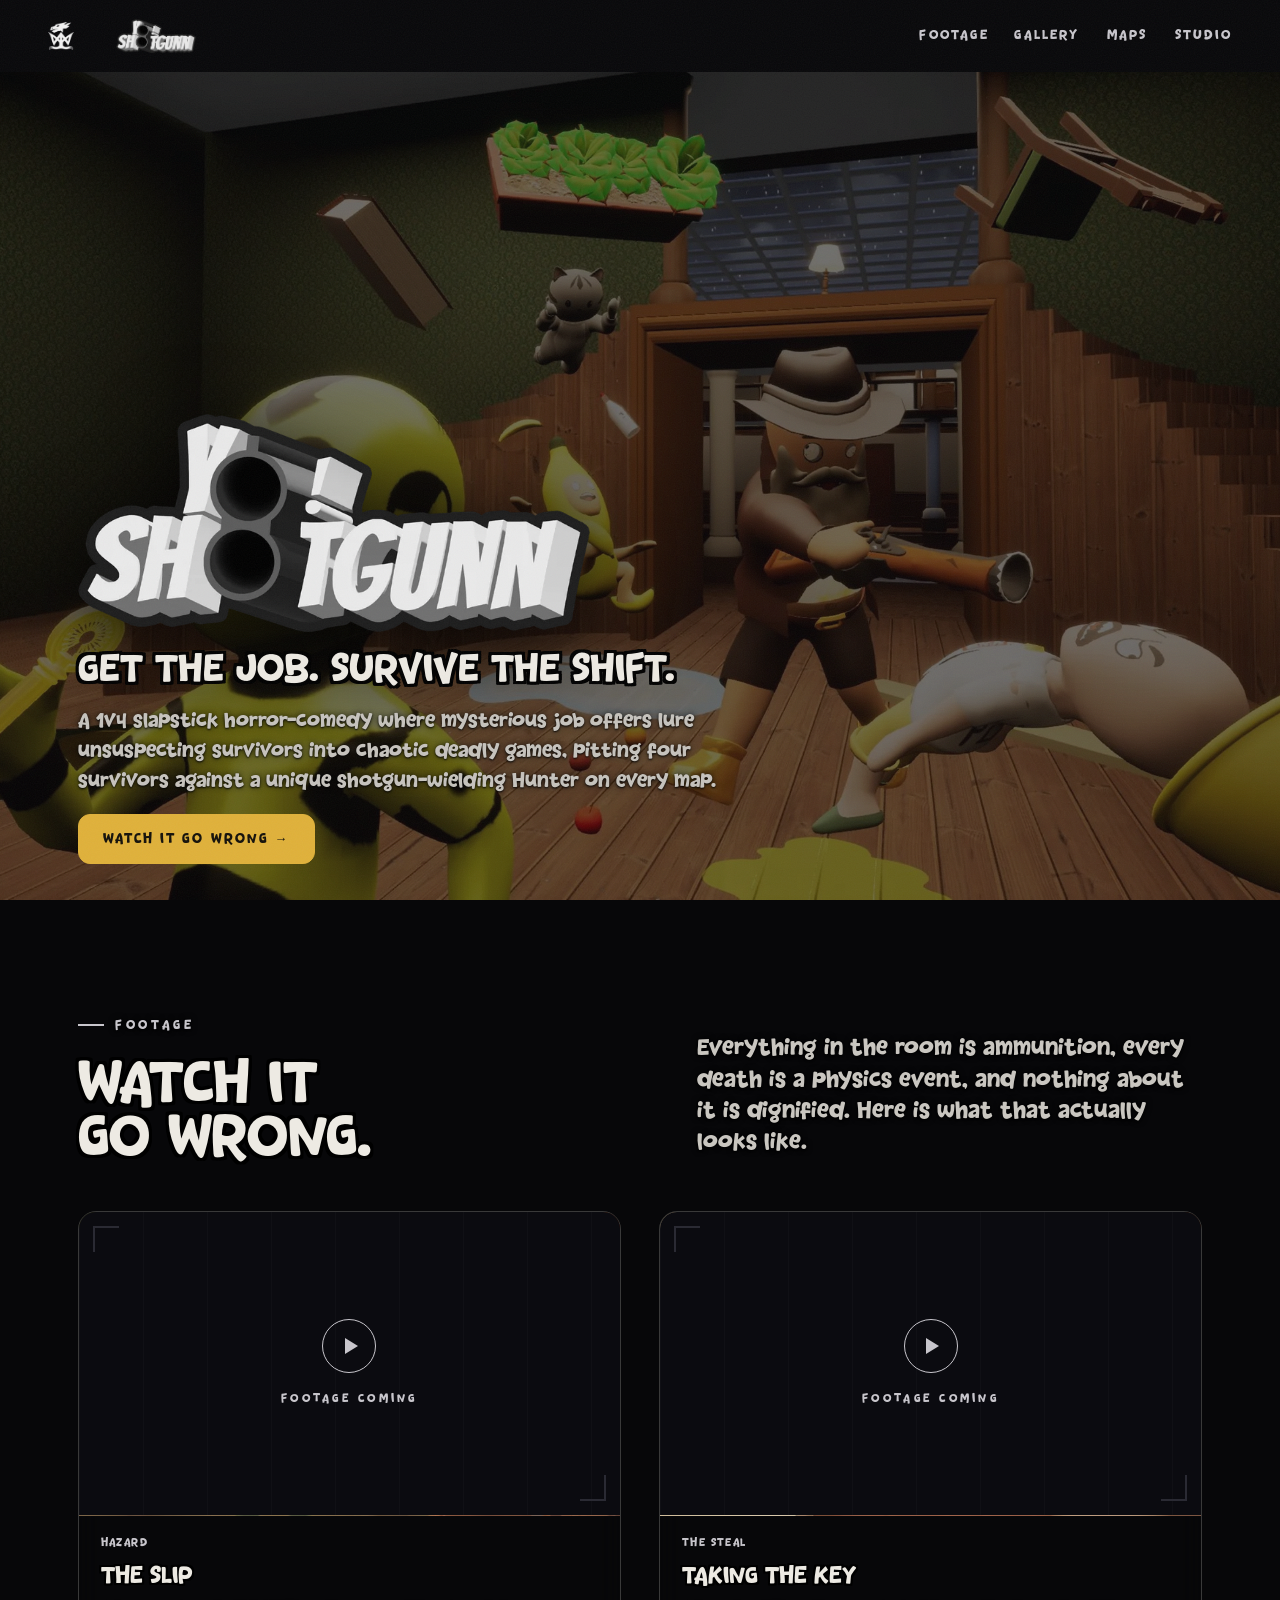
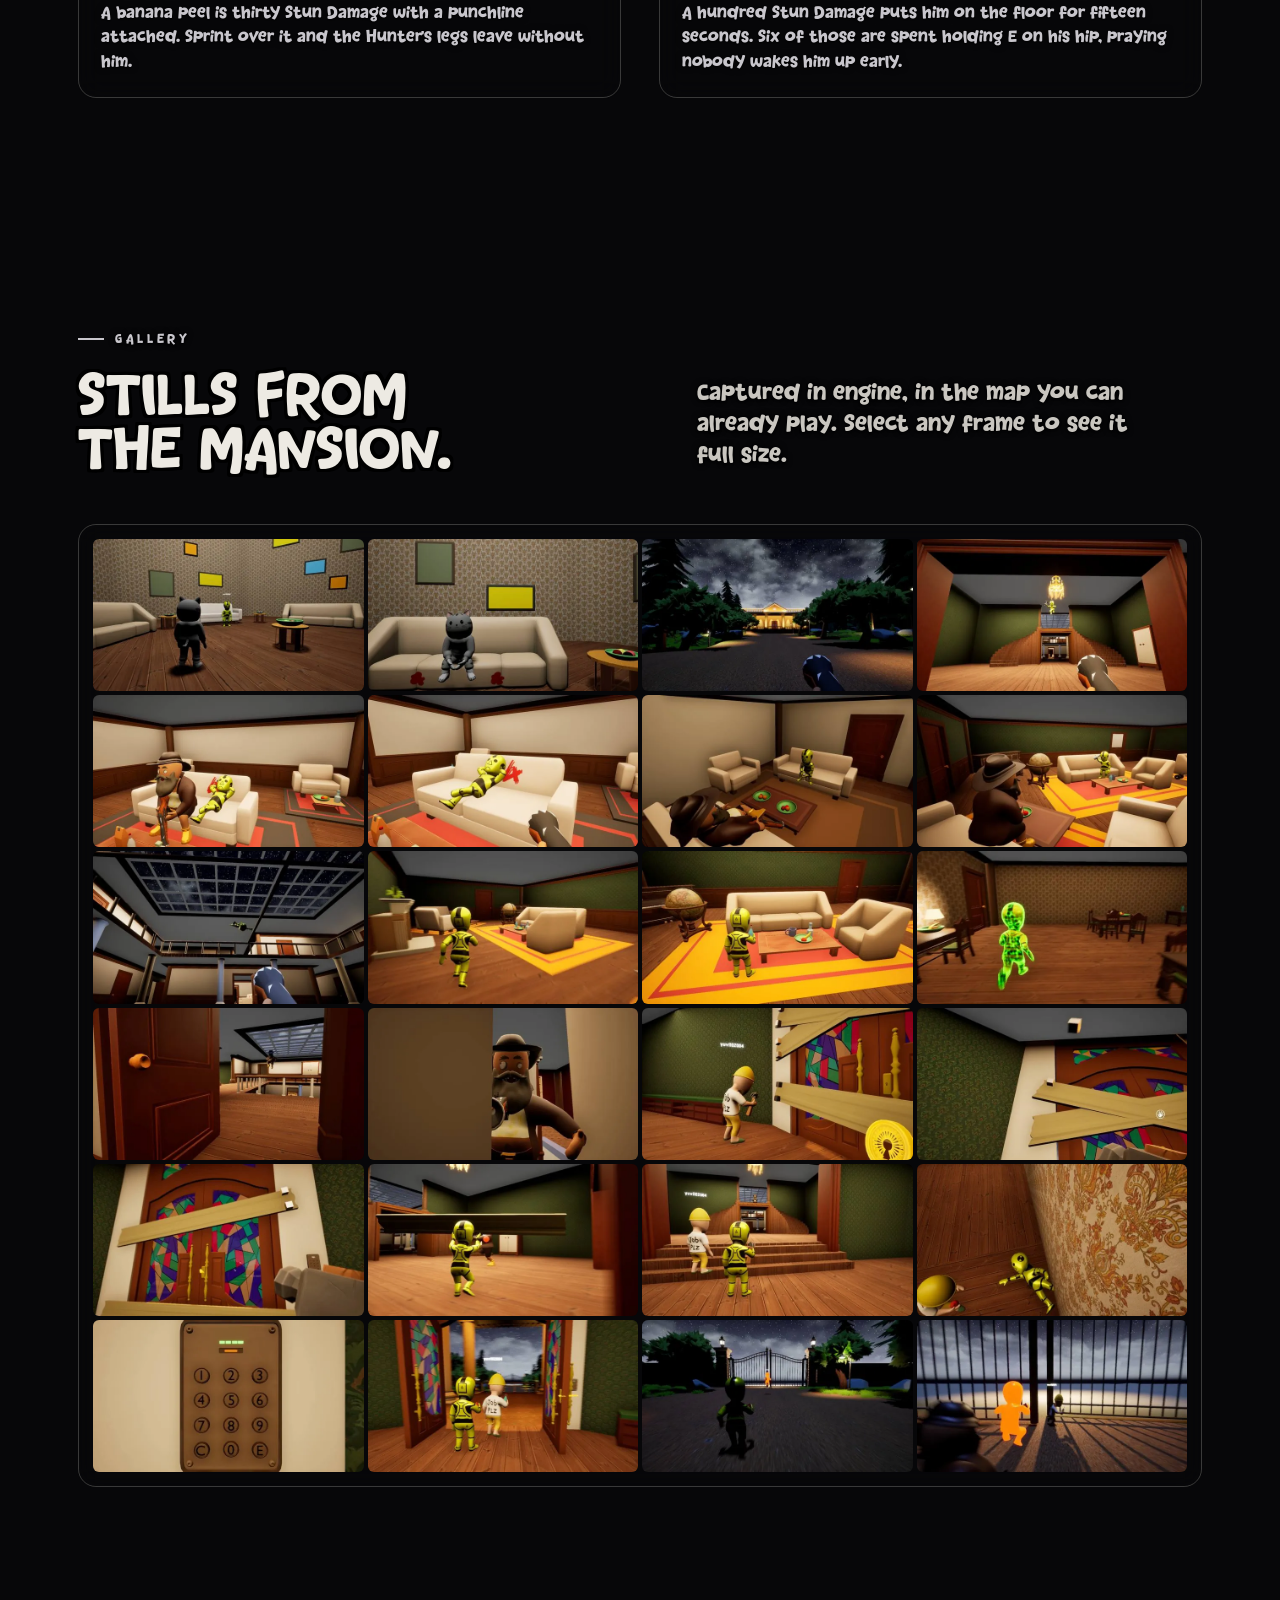
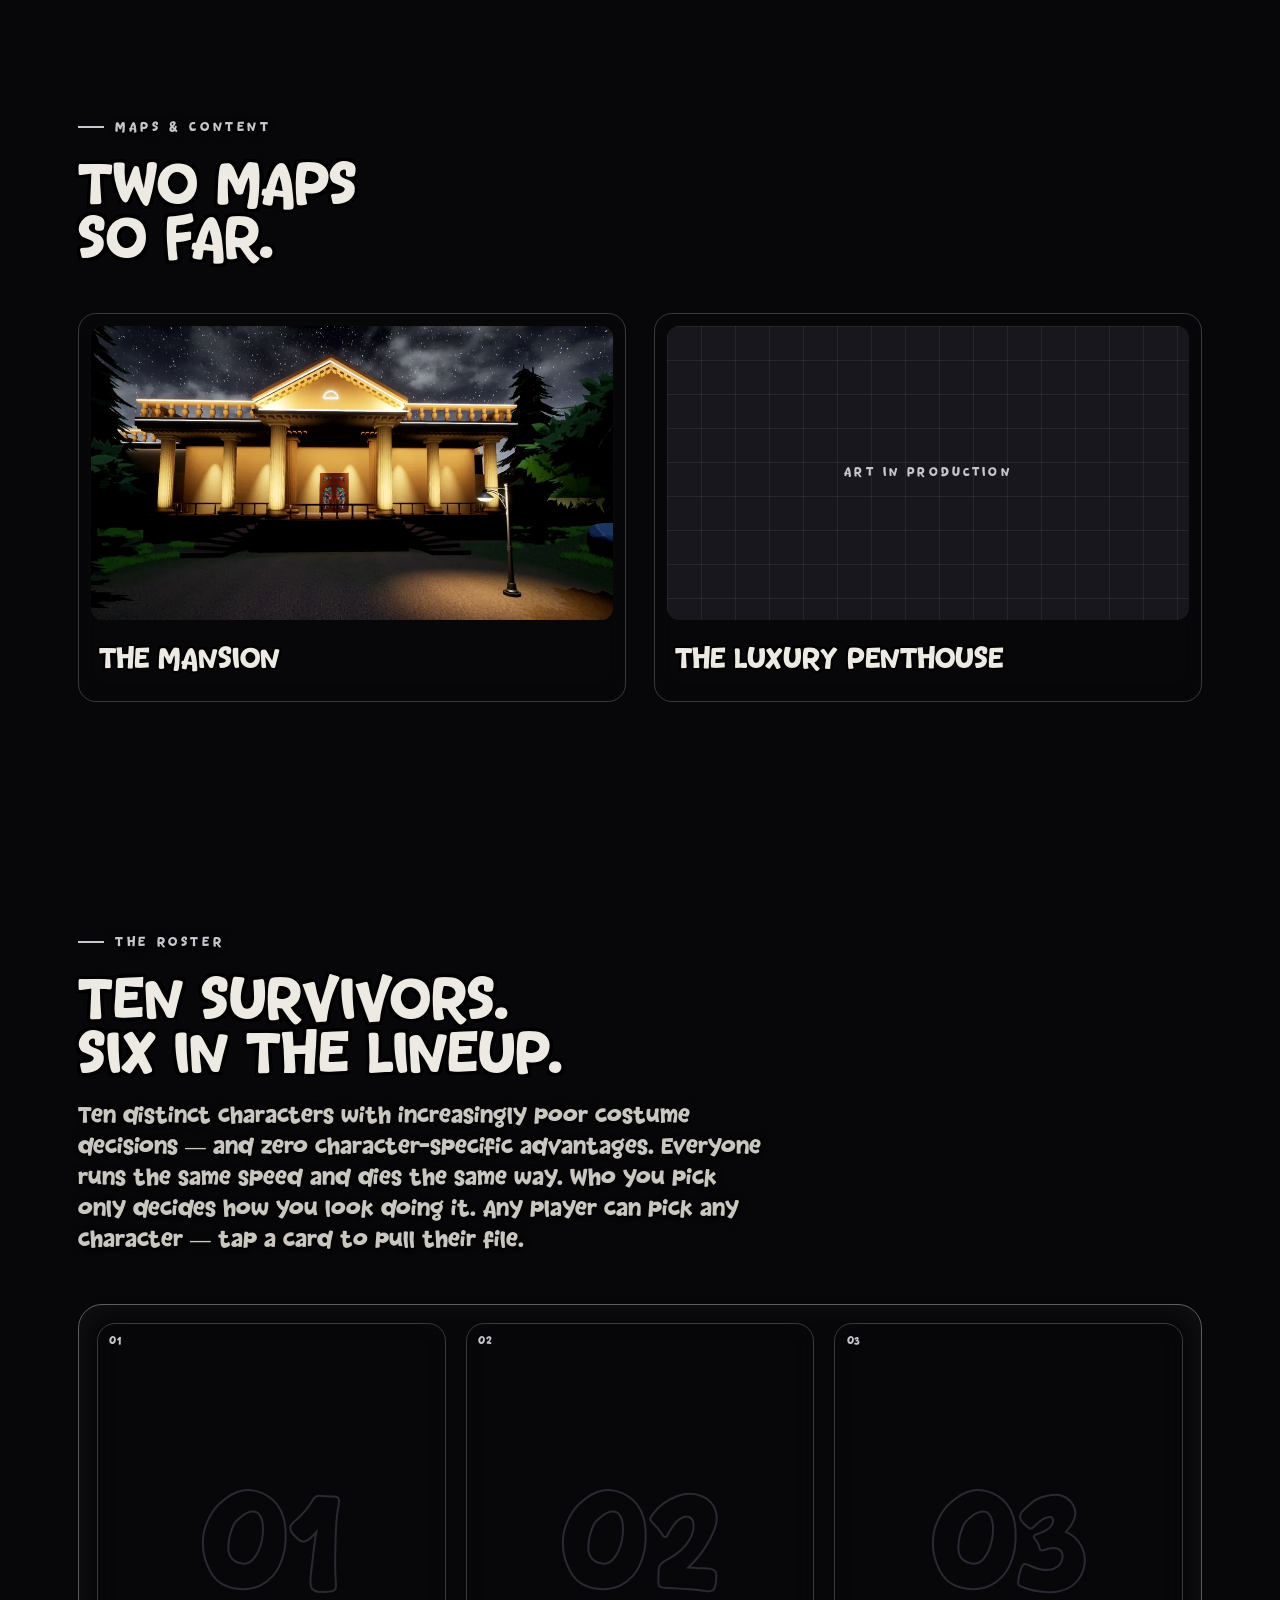
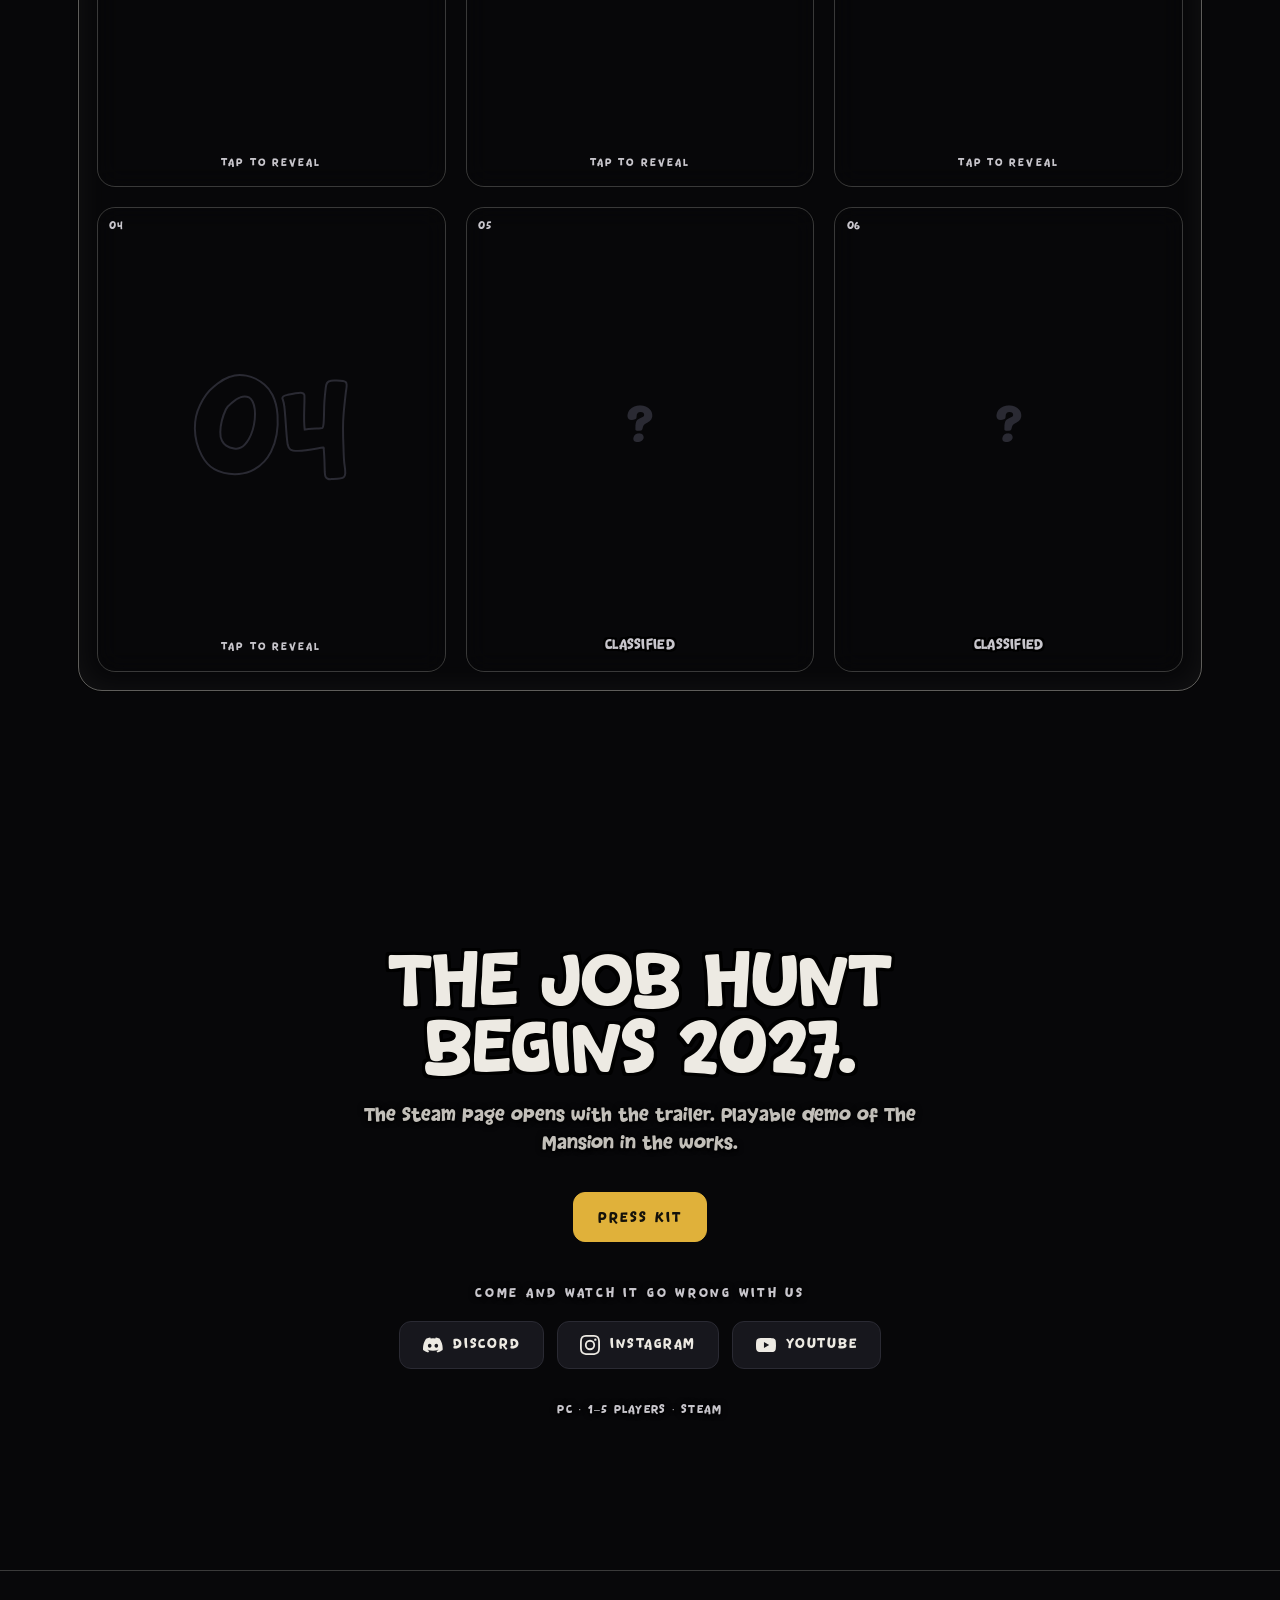
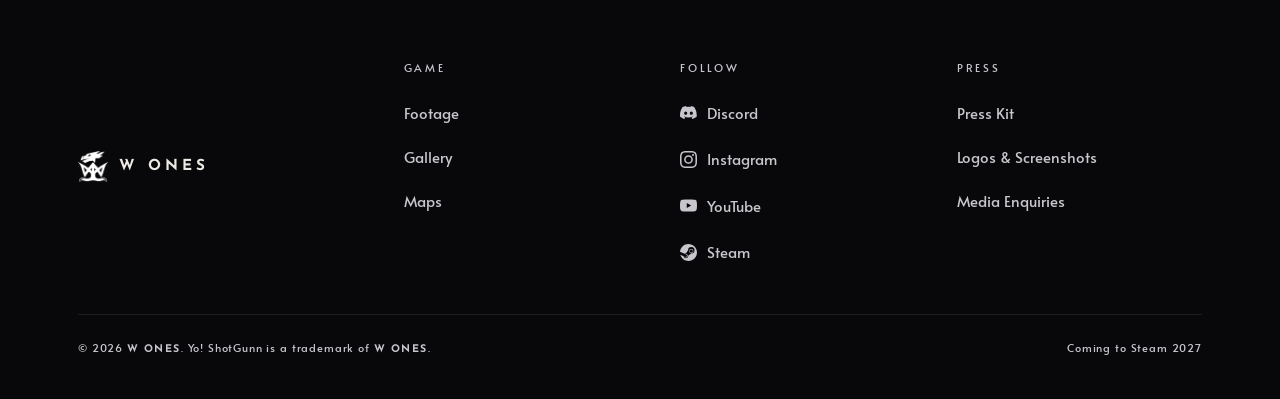
==== commit 890ca506: "Remove the Wishlist on Steam buttons until the store page exists Co-Authored-By: Claude Opus 5 <nore" ====
--- a/yoshotgunn.html
+++ b/yoshotgunn.html
@@ -44,7 +44,6 @@
     <a href="#maps">Maps</a>
     <a href="index.html">Studio</a>
   </div>
-  <a class="btn btn--sm nav__cta" href="#wishlist" aria-label="Wishlist on Steam">Wishlist<span class="nav__cta-long">on Steam</span></a>
   <button class="nav__toggle" id="navToggle" type="button" aria-expanded="false" aria-controls="navLinks">
     <span class="nav__toggle-bars" aria-hidden="true"></span>
     <span class="visually-hidden">Menu</span>
@@ -59,8 +58,7 @@
     <h1 class="hero__tag"><span class="hero__clause">Get the job.</span> <span class="hero__clause">Survive the shift.</span></h1>
     <p class="hero__sub">A 1v4 slapstick horror-comedy where mysterious job offers lure unsuspecting survivors into chaotic deadly games, pitting four survivors against a unique shotgun-wielding Hunter on every map.</p>
     <div class="hero__cta">
-      <a class="btn" href="#wishlist">Wishlist on Steam</a>
-      <a class="btn btn--ghost" href="#footage">Watch it go wrong &rarr;</a>
+      <a class="btn" href="#footage">Watch it go wrong &rarr;</a>
     </div>
   </div>
 </header>
@@ -423,14 +421,13 @@
   </div>
 </section>
 
-<!-- ============ WISHLIST ============ -->
-<section class="cta" id="wishlist">
+<!-- ============ RELEASE ============ -->
+<section class="cta" id="release">
   <div class="wrap">
     <h2 class="cta__h">The job hunt<br>begins 2027.</h2>
-    <p class="cta__p">Wishlist on Steam and you will know the moment the jail door opens. Playable demo of The Mansion in the works.</p>
+    <p class="cta__p">The Steam page opens with the trailer. Playable demo of The Mansion in the works.</p>
     <div class="cta__row">
-      <a class="btn" href="#" data-needs-link="steam">Wishlist on Steam</a>
-      <a class="btn btn--ghost" href="#" data-needs-link="presskit">Press Kit</a>
+      <a class="btn" href="#" data-needs-link="presskit">Press Kit</a>
     </div>
 
     <p class="social__lead">Come and watch it go wrong with us</p>
--- a/styles.css
+++ b/styles.css
@@ -27,7 +27,7 @@
   --line-soft: #1c1c23;
 
   /* ONE accent: gold. Everything else is neutral.
-     It is spent on the Wishlist action, on the Hunter and his threat,
+     It is spent on the main call to action, on the Hunter and his threat,
      and on a few single points of emphasis. Survivors, good outcomes
      and interface chrome stay in bone and ash. */
   --gold:       #e8bf4a;  /* accent as text or a rule: 11:1 on the ground */
@@ -186,11 +186,9 @@
 
 /* Mobile first: the section links live in a panel under the bar,
    opened by .nav__toggle. From 1040px they sit inline in the bar. */
-.btn.nav__cta { margin-left: auto; gap: .35em; }
-.nav__cta-long { display: none; }
-@media (min-width: 560px) { .nav__cta-long { display: inline; } }
 
 .nav__toggle {
+  margin-left: auto;
   display: inline-flex;
   align-items: center;
   justify-content: center;
@@ -270,7 +268,6 @@
   }
   .nav__links a:hover, .nav__links a:focus-visible { border-bottom-color: var(--bone); }
   .nav__links a[data-active="true"] { border-bottom-color: var(--gold); }
-  .nav__cta { margin-left: 0; }
 }
 
 /* ---------- buttons ---------- */
@@ -567,7 +564,7 @@
    which would stack each icon above its label — restate it here. */
 .fcol .social__btn { display: inline-flex; }
 
-/* the large row under the wishlist call to action */
+/* the large row under the closing call to action */
 .social__lead {
   margin: 2.6rem 0 1.1rem;
   font-family: var(--ff-label);
